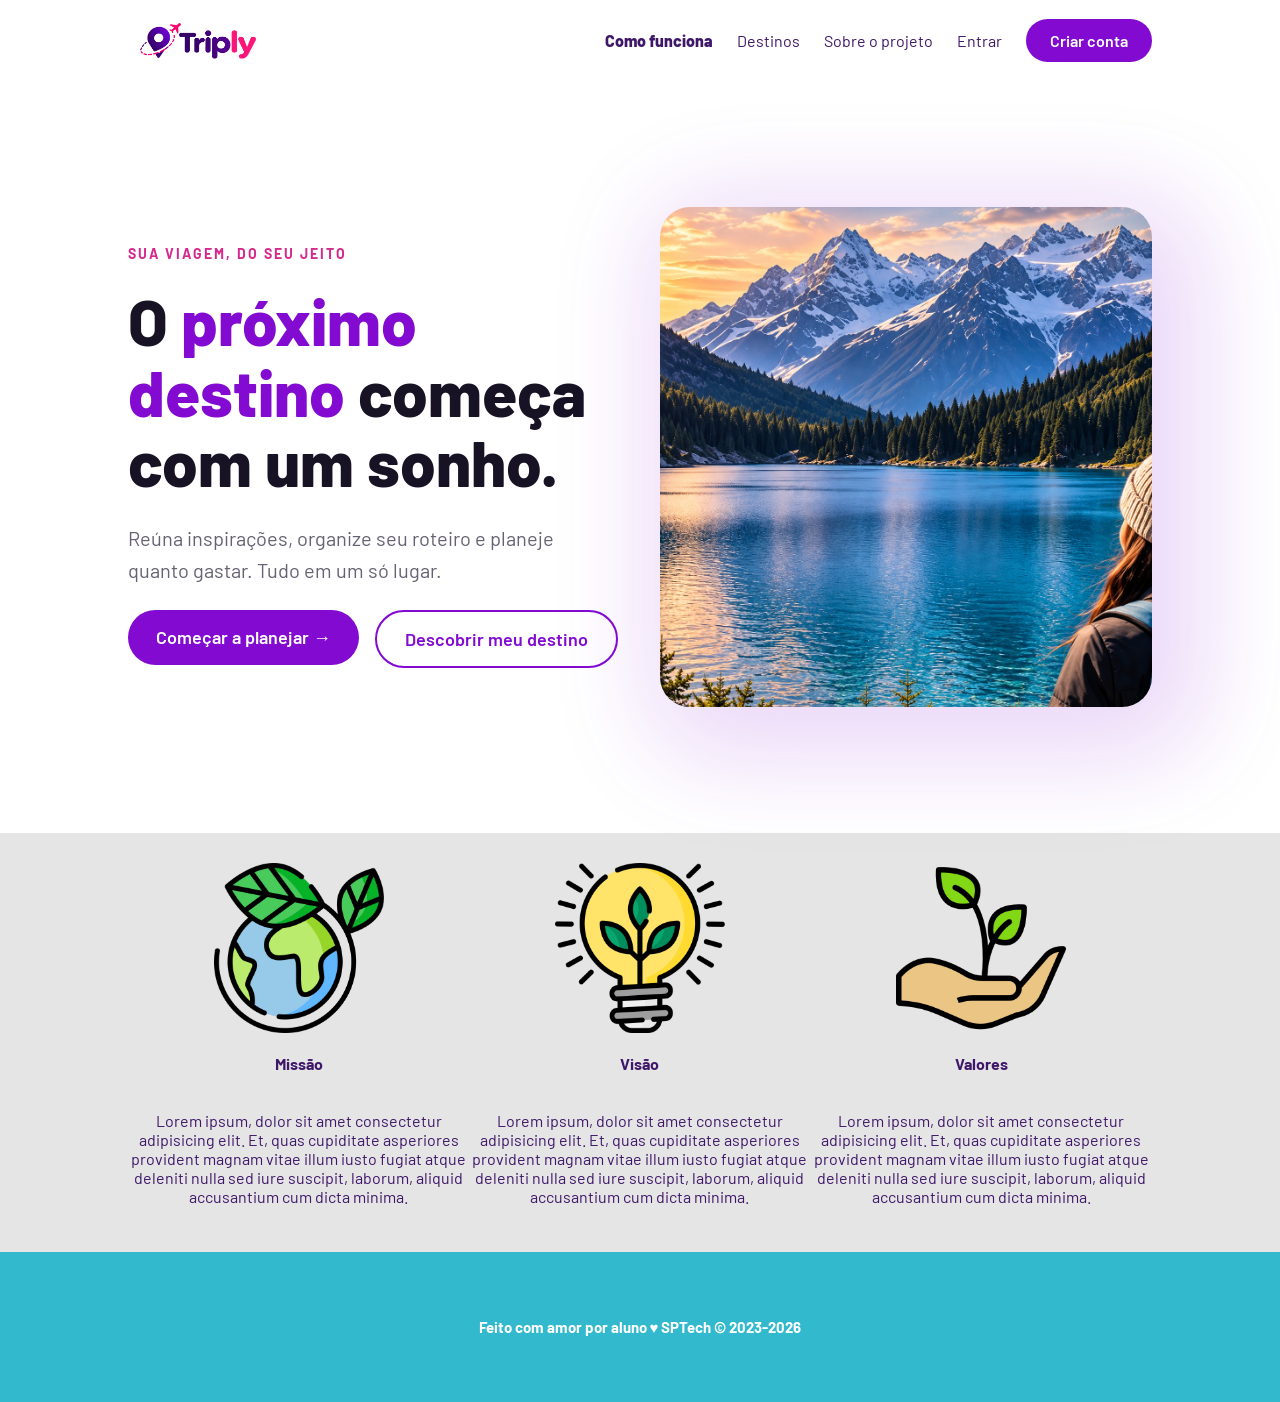
==== public/index.html @ 66351c34 "feat(inicio): adiciona cabeçalho e banner do Triply" ====
<!DOCTYPE html>
<html lang="en">

<head>
  <meta charset="UTF-8">
  <meta http-equiv="X-UA-Compatible" content="IE=edge">
  <meta name="viewport" content="width=device-width, initial-scale=1.0">

  <title>Triply | Página Inicial</title>

  <script src="./js/sessao.js"></script>

  <link rel="stylesheet" href="./css/estilo.css">
  <link rel="icon" href="./assets/icon/favicon2.ico">
  <link rel="preconnect" href="https://fonts.gstatic.com">
</head>

<body>
  <div class="header">
    <div class="container">
      <a href="index.html" class="logo">
        <img src="./assets/imgs/logo.png" alt="Triply">
      </a>
      <ul class="navbar">
        <li class="agora">
          <a href="#como-funciona">Como funciona</a>
        </li>
        <li>
          <a href="#destinos">Destinos</a>
        </li>
        <li>
          <a href="#sobre">Sobre o projeto</a>
        </li>
        <li>
          <a href="login.html">Entrar</a>
        </li>
        <li>
          <a href="cadastro.html" class="botao-cadastro">Criar conta</a>
        </li>
      </ul>
    </div>
  </div>


  <div class="banner">
    <div class="container">
      <div class="banner-textos">
        <h4>SUA VIAGEM, DO SEU JEITO</h4>

        <p class="titulo-banner">
          O <span>próximo destino</span> começa com um sonho.
        </p>

        <p class="descricao-banner">Reúna inspirações, organize seu roteiro e planeje
          quanto gastar. Tudo em um só lugar.</p>

        <div class="banner-botoes">
          <a href="cadastro.html" class="botao1-banner">Começar a planejar →</a>
          <a href="destinos" class="botao2-banner">Descobrir meu destino</a>
        </div>
      </div>


      <img class="banner-imagem" src="./assets/imgs/foto1-banner.png" alt="Viajante olhando a paisagem">
    </div>
  </div>

  <div class="social">
    <div class="container">
      <div class="boxes">
        <div class="box">
          <img src="assets/imgs/planet-earth_color.png">
          <h4>Missão</h4>
          <p>Lorem ipsum, dolor sit amet consectetur adipisicing elit. Et, quas cupiditate asperiores provident magnam
            vitae illum iusto fugiat atque deleniti nulla sed iure suscipit, laborum, aliquid accusantium cum dicta
            minima.</p>
        </div>
        <div class="box">
          <img src="assets/imgs/lightbulb_color.png">
          <h4>Visão</h4>
          <p>Lorem ipsum, dolor sit amet consectetur adipisicing elit. Et, quas cupiditate asperiores provident magnam
            vitae illum iusto fugiat atque deleniti nulla sed iure suscipit, laborum, aliquid accusantium cum dicta
            minima.</p>
        </div>
        <div class="box">
          <img src="assets/imgs/growth_color.png">
          <h4>Valores</h4>
          <p>Lorem ipsum, dolor sit amet consectetur adipisicing elit. Et, quas cupiditate asperiores provident magnam
            vitae illum iusto fugiat atque deleniti nulla sed iure suscipit, laborum, aliquid accusantium cum dicta
            minima.</p>
        </div>
      </div>
    </div>
  </div>

  <div class="footer">
    <div class="container">
      <h4>Feito com amor por aluno &hearts; SPTech &copy; 2023-2026</h4>
    </div>
  </div>
</body>

</html>
---- public/css/estilo.css ----
@import url('https://fonts.googleapis.com/css2?family=Barlow:ital,wght@0,100;0,200;0,300;0,400;0,500;0,600;0,700;0,800;0,900;1,100;1,200;1,300;1,400;1,500;1,600;1,700;1,800;1,900&display=swap');

body {
  margin: 0;
  padding: 0;
  font-family: 'Barlow', 'Segoe UI', Tahoma, Geneva, Verdana, sans-serif;
  background-color: #FFFFFF;
  color: #3F1768;
}

:root {
  --tamanho-header: 80px;
  --tamanho-banner: calc(100vh - var(--tamanho-header) - var(--tamanho-footer) - 2px);
  --tamanho-simulador: calc(100vh - var(--tamanho-header) - var(--tamanho-footer) - 2px);
  --tamanho-login: calc(100vh - var(--tamanho-header) - var(--tamanho-footer) - 2px);
  --tamanho-footer: 65px;
}

.container {
  display: flex;
  width: 80%;
  margin: auto;
}

.header {
  height: var(--tamanho-header);
  border-bottom: 2px solid #32b9cd;
}

.header .container {
  justify-content: space-between;
  align-items: center;
  height: 100%;
}

.header a {
  text-decoration: none;
  color: #3F1768;
}

.header .botao-cadastro {
  display: inline-block;
  background-color: #820AD1;
  color: #FFFFFF;
  padding: 12px 24px;
  border-radius: 30px;
  font-weight: 600;
  text-decoration: none;
  transition: background-color 0.2s, transform 0.2s;
}

.header .botao-cadastro:hover {
  background-color: #6908A8;
  color: #FFFFFF;
  transform: scale(1.03);
}

.agora {
  font-weight: 800;
}

.navbar {
  display: flex;
  align-items: center;
  gap: 24px;
  width: auto;
  margin: 0;
  padding: 0;
  list-style: none;
}

.navbar a {
  white-space: nowrap;
}

.logo {
  display: flex;
  align-items: center;
  flex-shrink: 0;
}

.logo img {
  display: block;
  width: 140px;
  height: auto;
}

.header {
  background-color: #FFFFFF;
  border-bottom: none;
}

.header a {
  color: #3F1768;
  text-decoration: none;
}

.navbar a:hover {
  color: #820AD1;
}

/* BANNER */

.banner {
  height: var(--tamanho-banner);
  background-color: #FFFFFF;
  background-image: none;
  color: #3F1768;
}

.banner .container {
  display: flex;
  flex-direction: row;
  justify-content: space-between;
  align-items: center;
  gap: 40px;
  height: 100%;
}

.banner .container p {
  width: 50%;
  margin: 0;
  padding: 0;
  font-size: 36px;
  color: #3F1768;
}

.banner h4 {
  margin: 0;
  color: #D6298E;
  font-size: 14px;
  font-weight: 700;
  letter-spacing: 2px;
}

.banner .container .descricao-banner {
  font-size: 20px;
  font-weight: 400;
  color: #666173;
  line-height: 1.6;
  width: 100%;
  max-width: 480px;
  margin: 0;
}

.banner .container .titulo-banner {
  margin: 0;
  color: #171224;
  font-size: 64px;
  font-weight: 800;
  line-height: 1.1;
  width: 100%;
  max-width: 500px;
}

.banner .titulo-banner span {
  color: #820AD1;
}

.banner .container span {
  color: #820AD1;
  font-weight: 800;
}

.banner-textos {
  width: 48%;
  display: flex;
  flex-direction: column;
  gap: 24px;
}

.botao1-banner {
  display: inline-block;
  align-self: flex-start;
  padding: 16px 28px;
  background-color: #820AD1;
  color: #FFFFFF;
  border-radius: 30px;
  font-size: 18px;
  font-weight: 600;
  text-decoration: none;
  transition: background-color 0.2s, transform 0.2s;
}


.botao1-banner:hover {
  background-color: #6908A8;
  transform: scale(1.03);
}

.banner-botoes {
  display: flex;
  align-items: center;
  gap: 16px;

}

.botao2-banner {
  display: inline-block;
  padding: 16px 28px;
  border: 2px solid #820AD1;
  border-radius: 30px;
  background-color: white;
  color: #820AD1;
  font-size: 18px;
  font-weight: 600;
  text-decoration: none;
  white-space: nowrap;
  transition: background-color 0.2s;
}

.botao2-banner:hover {
  background-color: #F5EAFE;
}

.banner-imagem {
  width: 48%;
  height: 500px;
  object-fit: cover;
  border-radius: 30px;
  display: block;
  /*sombreamento da imagem. 
  sombra pra direita / sombra pra baixo / desfoque / aumento de sombra
  */
  box-shadow: 20px 20px 100px 30px rgba(130, 10, 209, 0.16);
}

/* MISSÃO VISÃO VALORES */

.social {
  background-color: #e5e5e5;
  display: flex;
}

.social .container {
  justify-content: center;
}

.box img {
  width: 170px;
}

.social .container .boxes {
  display: flex;
  justify-content: space-between;
  width: 100%;
  padding: 30px 0;
}

.social p {
  text-align: center;
}

.box {
  display: flex;
  flex-direction: column;
  align-items: center;
}

/* FOOTER */

.footer {
  background-color: #32b9cd;
  height: 150px;
  color: #fff;
  display: flex;
  font-size: 15px;
}

.footer .container {
  justify-content: center;
  text-align: center;
}

.footer .container .version {
  font-size: 12px;
}

/* LOGIN */

.login {
  height: var(--tamanho-login);
  background-image: url('../assets/imgs/bg-jelly-fish-para-home.png');
  background-size: cover;
}

.login .container {
  justify-content: center;
  align-items: center;
  height: 100%;
}

.card {
  width: 50%;
  background-color: #e5e5e5;
  border-radius: 10px;
  display: flex;
  align-items: center;
  justify-content: space-evenly;
  color: palevioletred;
  flex-direction: column;
  height: fit-content;
  padding: 20px 0;
}

.card h2 {
  margin: 0;
  font-size: 30px;
}

.formulario {
  display: flex;
  height: 90%;
  width: 80%;
  justify-content: space-around;
  flex-direction: column;
}

.formulario span {
  font-size: 15px;
  font-weight: 800;
}

.formulario input {
  border: 2px solid #32b9cd;
  text-align: center;
  border-radius: 10px;
  margin: 0;
}

.formulario select {
  border: 2px solid #32b9cd;
  background-color: white;
  color: gray;
  height: 36px;
  text-align: center;
  border-radius: 10px;
  margin: 0;
}

.campo {
  display: flex;
  flex-direction: column;
  justify-content: start;
  padding: 5px 0;
}

.botao {
  cursor: pointer;
  font-family: "Barlow", sans-serif;
  border: 0;
  border-radius: 5px;
  font-weight: 600;
  font-size: 18px;
  color: #fff;
  background-color: #ED145B;
  width: 120px;
  height: 30px;
  align-self: center;
  margin-top: 20px;
}

.loading-div {
  width: 50px;
  display: none;
}

.loading-div img {
  height: 50px;
  width: 50px;
}

#div_erros_login {
  display: none
}

/* FORMULARIO */

.alerta_erro {
  display: flex;
  justify-content: flex-end;
}

.card_erro {
  display: none;
  background-color: #fff;
  color: black;
  width: 230px;
  position: fixed;
  border-radius: 4px;
  border: #ED145B 3px solid;
  padding: 10px;
  margin-right: 10%;
}

.card_erro #mensagem_erro {
  font-weight: 500;
  font-size: 20px;
}

.formulario .tipo_campo {
  font-size: 20px;
  font-weight: 600 !important;
}

.formulario {
  display: flex;
  flex-direction: column;
}

input {
  margin-bottom: 10px;
  border: 2px solid #32b9cd;
  padding: 10px;
  text-align: center;
  border-radius: 10px;
}

.btn {
  font-family: "Barlow", sans-serif;
  border: 0;
  border-radius: 5px;
  font-weight: 600;
  font-size: 18px;
  padding: 10px 15px;
  color: white;
  background-color: #ED145B;
  width: 120px;
  align-self: center;
  margin-top: 5px;
}

.loading-div {
  width: 50px;
  margin: auto;
  display: none;
}

.loading-div img {
  height: 50px;
  width: 50px;
}

/* SIMULADOR */

.simulador {
  color: white;
}

.simulador .container {
  flex-direction: column;
  overflow: scroll;
  height: var(--tamanho-simulador);
}

/* ALERTA */

#alerta {
  position: absolute;
  right: 0;
  bottom: 0;
}

.mensagem-alarme {
  background-color: white;
  border-radius: 5px;
  width: 300px;
  height: 80px;
  margin: 10px;
  padding: 10px 0;
  display: flex;
  justify-content: space-evenly;
  align-items: center;
}

.mensagem-alarme h3 {
  font-size: 14px;
  margin: 0;
}

.mensagem-alarme .informacao {
  width: 66%;
}

.alarme-sino {
  width: 48px;
  height: 48px;
  animation-name: bell;
  animation-duration: 4s;
  background-image: url('https://cdn-icons-png.flaticon.com/512/1157/1157000.png');
  background-size: cover;
  animation-iteration-count: infinite;
}

@keyframes bell {
  0% {
    transform: rotate(25deg)
  }

  25% {
    transform: rotate(-25deg)
  }

  50% {
    transform: rotate(25deg)
  }

  75% {
    transform: rotate(-25deg)
  }

  100% {
    transform: rotate(25deg)
  }
}
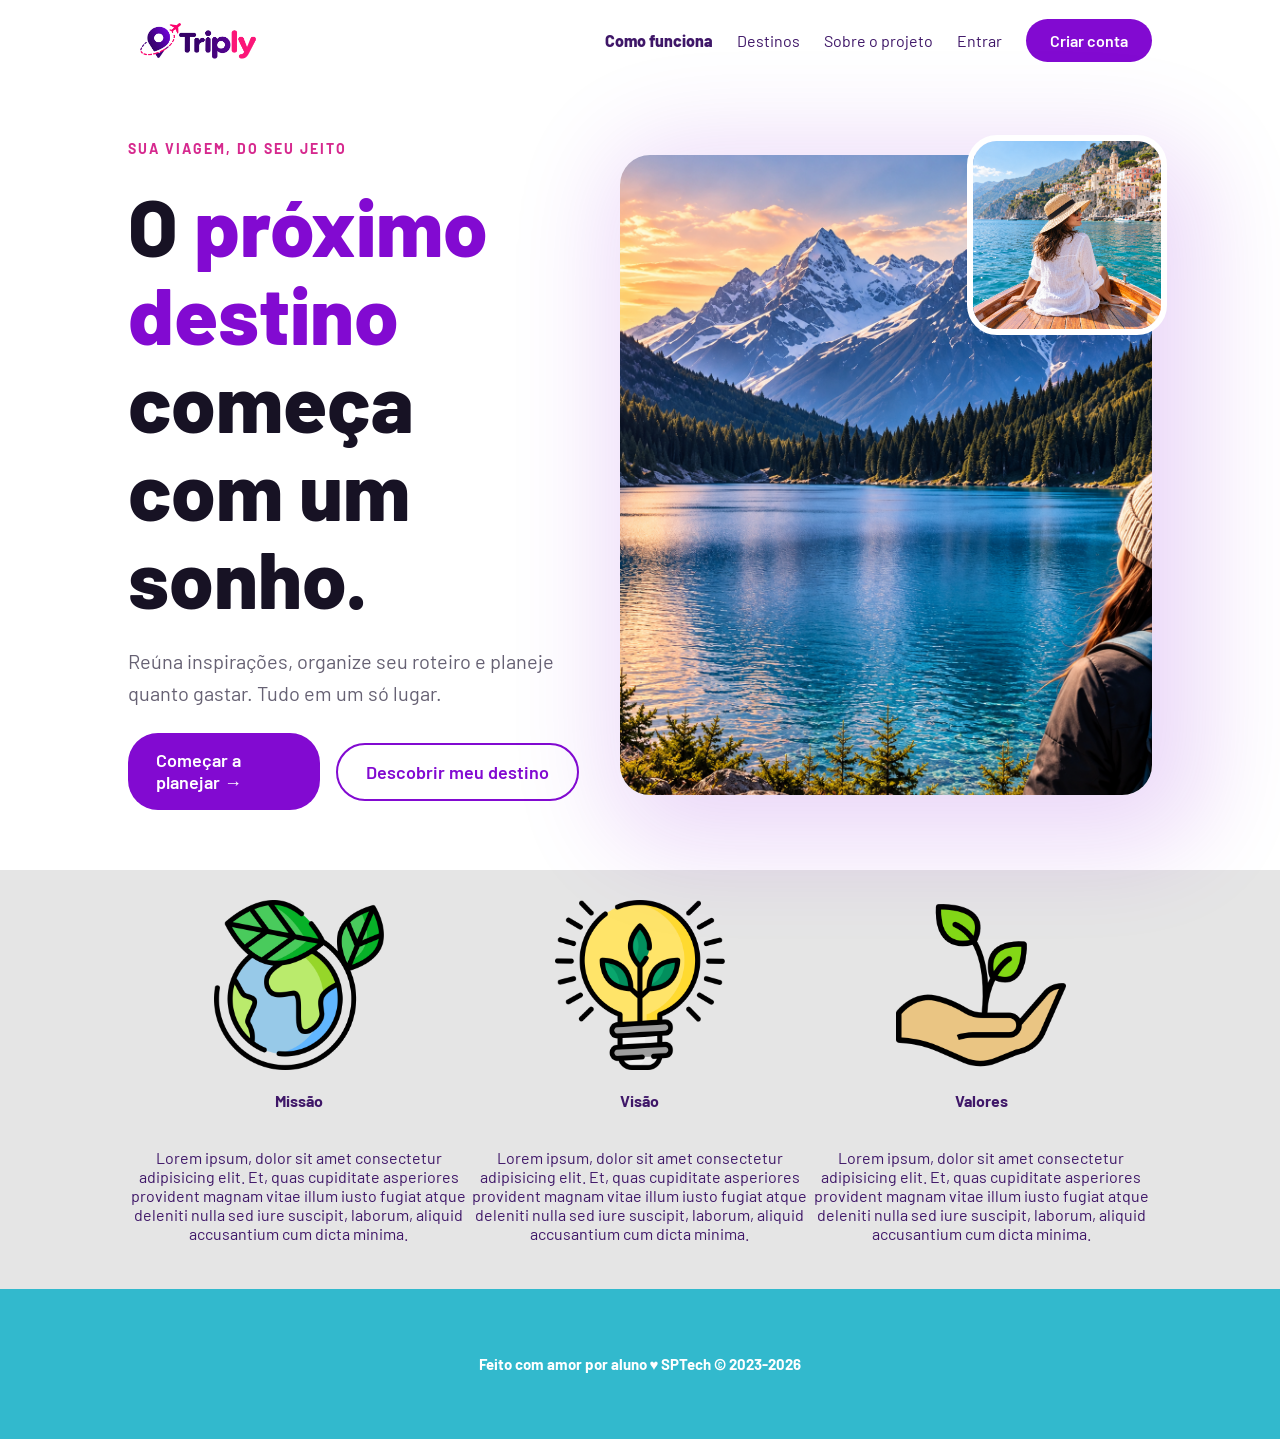
==== commit 6a290b7f: "feat(inicio): adiciona imagem secundária e ajusta layout do banner" ====
--- a/public/index.html
+++ b/public/index.html
@@ -60,8 +60,10 @@
         </div>
       </div>
 
-
-      <img class="banner-imagem" src="./assets/imgs/foto1-banner.png" alt="Viajante olhando a paisagem">
+      <div class="banner-fotos">
+        <img class="banner-imagem" src="./assets/imgs/foto1-banner.png" alt="Viajante olhando a paisagem">
+        <img class="banner-foto-detalhe" src="./assets/imgs/foto-detalhe.png" alt="Viajante de costas diante do lago">
+      </div>
     </div>
   </div>
 
--- a/public/css/estilo.css
+++ b/public/css/estilo.css
@@ -102,7 +102,8 @@
 /* BANNER */
 
 .banner {
-  height: var(--tamanho-banner);
+  height: auto;
+  padding: 60px 0;
   background-color: #FFFFFF;
   background-image: none;
   color: #3F1768;
@@ -114,7 +115,7 @@
   justify-content: space-between;
   align-items: center;
   gap: 40px;
-  height: 100%;
+  height: auto;
 }
 
 .banner .container p {
@@ -146,7 +147,7 @@
 .banner .container .titulo-banner {
   margin: 0;
   color: #171224;
-  font-size: 64px;
+  font-size: 80px;
   font-weight: 800;
   line-height: 1.1;
   width: 100%;
@@ -163,7 +164,7 @@
 }
 
 .banner-textos {
-  width: 48%;
+  width: 44%;
   display: flex;
   flex-direction: column;
   gap: 24px;
@@ -214,8 +215,8 @@
 }
 
 .banner-imagem {
-  width: 48%;
-  height: 500px;
+  width: 100%;
+  height: 640px;
   object-fit: cover;
   border-radius: 30px;
   display: block;
@@ -223,6 +224,26 @@
   sombra pra direita / sombra pra baixo / desfoque / aumento de sombra
   */
   box-shadow: 20px 20px 100px 30px rgba(130, 10, 209, 0.16);
+}
+
+.banner-fotos {
+  width: 52%;
+  position: relative;
+}
+
+.banner-foto-detalhe {
+  position: absolute;
+  /* posiciona a foto menor por cima da maior. */
+  top: -20px;
+  /* coloca a foto 20 pixels acima do início do bloco.*/
+  right: -15px;
+  /* faz ela avançar 15 pixels para fora pela direita.*/
+  width: 200px;
+  height: 200px;
+  object-fit: cover;
+  border: 6px solid white;
+  border-radius: 30px;
+  box-sizing: border-box;
 }
 
 /* MISSÃO VISÃO VALORES */
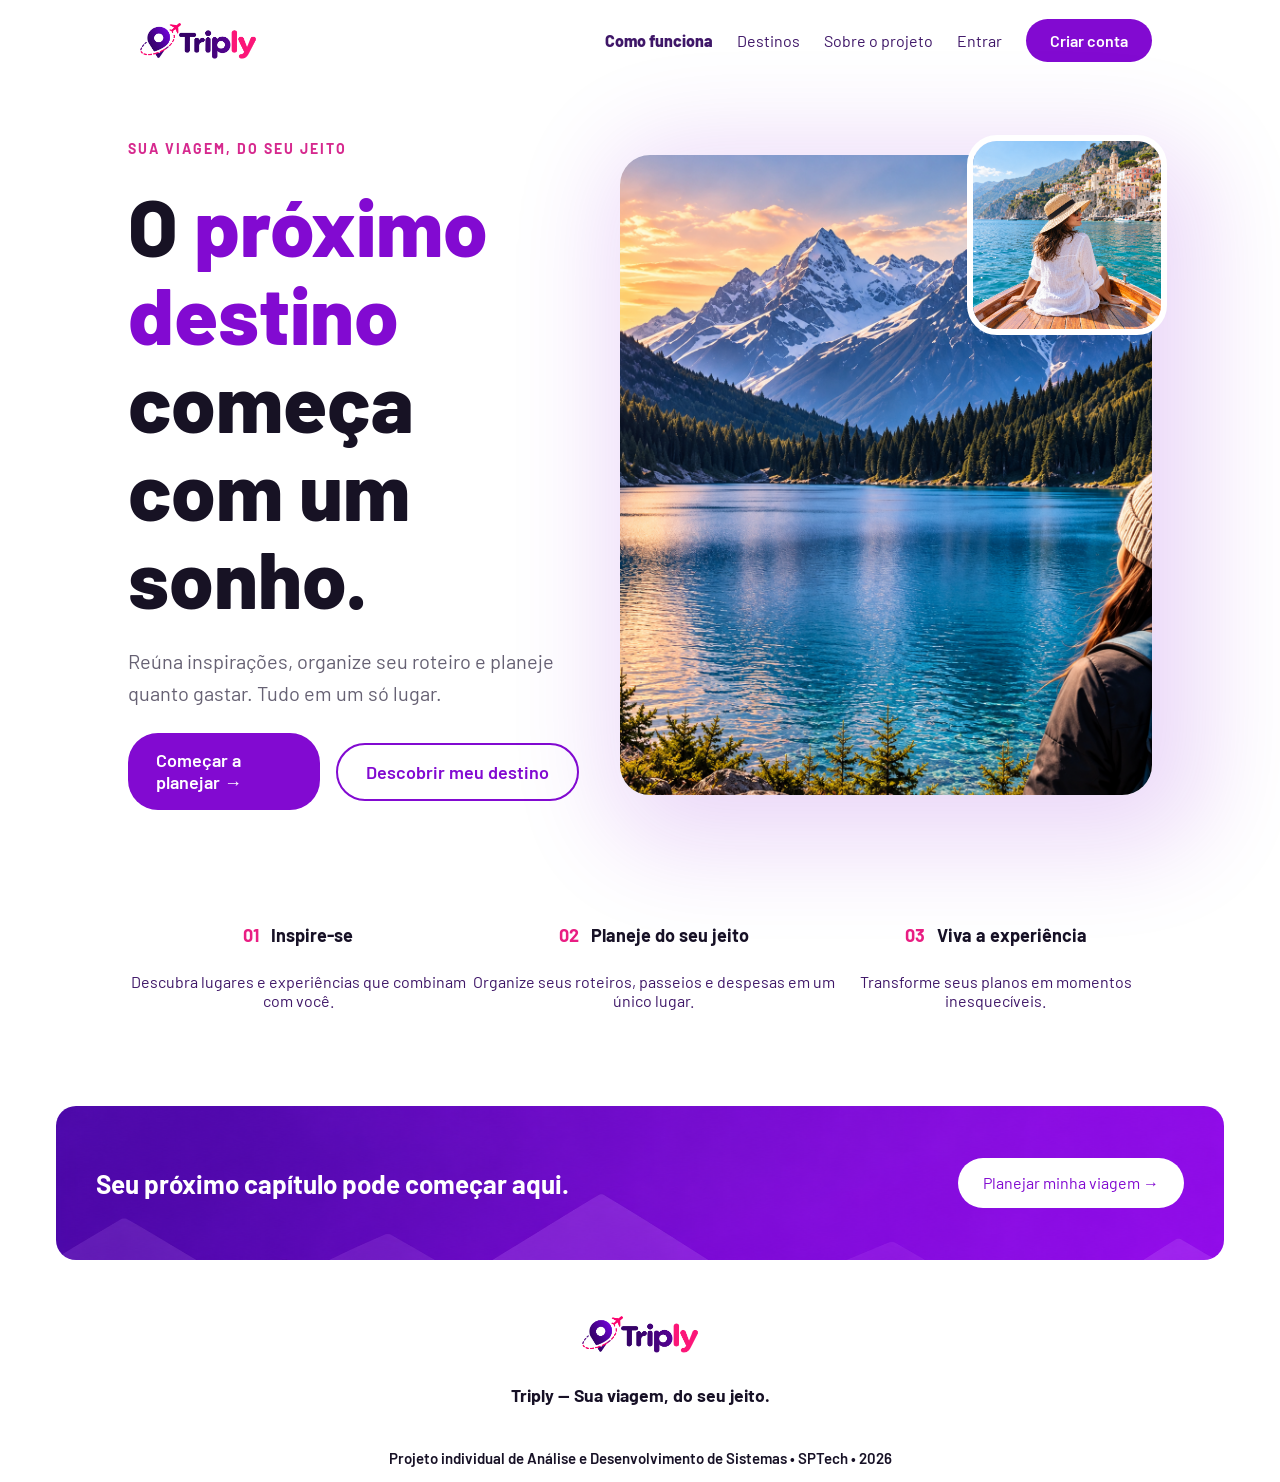
==== commit 1d29d7db: "feat: adiciona etapas de planejamento e banner final na home" ====
--- a/public/index.html
+++ b/public/index.html
@@ -71,33 +71,31 @@
     <div class="container">
       <div class="boxes">
         <div class="box">
-          <img src="assets/imgs/planet-earth_color.png">
-          <h4>Missão</h4>
-          <p>Lorem ipsum, dolor sit amet consectetur adipisicing elit. Et, quas cupiditate asperiores provident magnam
-            vitae illum iusto fugiat atque deleniti nulla sed iure suscipit, laborum, aliquid accusantium cum dicta
-            minima.</p>
+          <h4><span>01</span> Inspire-se</h4>
+          <p>Descubra lugares e experiências que combinam com você.</p>
         </div>
         <div class="box">
-          <img src="assets/imgs/lightbulb_color.png">
-          <h4>Visão</h4>
-          <p>Lorem ipsum, dolor sit amet consectetur adipisicing elit. Et, quas cupiditate asperiores provident magnam
-            vitae illum iusto fugiat atque deleniti nulla sed iure suscipit, laborum, aliquid accusantium cum dicta
-            minima.</p>
+          <h4><span>02</span> Planeje do seu jeito</h4>
+          <p>Organize seus roteiros, passeios e despesas em um único lugar.</p>
         </div>
         <div class="box">
-          <img src="assets/imgs/growth_color.png">
-          <h4>Valores</h4>
-          <p>Lorem ipsum, dolor sit amet consectetur adipisicing elit. Et, quas cupiditate asperiores provident magnam
-            vitae illum iusto fugiat atque deleniti nulla sed iure suscipit, laborum, aliquid accusantium cum dicta
-            minima.</p>
+          <h4><span>03</span> Viva a experiência</h4>
+          <p>Transforme seus planos em momentos inesquecíveis.</p>
         </div>
       </div>
     </div>
   </div>
 
+  <div class="banner-final">
+    <h2>Seu próximo capítulo pode começar aqui.</h2>
+    <a href="cadastro.html">Planejar minha viagem →</a>
+  </div>
+
   <div class="footer">
     <div class="container">
-      <h4>Feito com amor por aluno &hearts; SPTech &copy; 2023-2026</h4>
+      <img src="./assets/imgs/logo.png" alt="Triply">
+      <h3>Triply — Sua viagem, do seu jeito.</h3>
+      <p>Projeto individual de Análise e Desenvolvimento de Sistemas • SPTech • 2026</p>
     </div>
   </div>
 </body>
--- a/public/css/estilo.css
+++ b/public/css/estilo.css
@@ -76,7 +76,6 @@
 .logo {
   display: flex;
   align-items: center;
-  flex-shrink: 0;
 }
 
 .logo img {
@@ -249,7 +248,7 @@
 /* MISSÃO VISÃO VALORES */
 
 .social {
-  background-color: #e5e5e5;
+  background-color: #FFFFFF;
   display: flex;
 }
 
@@ -278,12 +277,52 @@
   align-items: center;
 }
 
+.social .box h4 {
+  font-size: 18px;
+  color: #171126;
+  margin-bottom: 10px;
+}
+
+.social .box h4 span {
+  color: #E91E83;
+  margin-right: 8px;
+}
+
+.banner-final {
+  background-image: url("../assets/imgs/banner-final.png");
+  background-size: cover;
+  /* faz a imagem preencher o banner*/
+  background-position: center;
+  width: 85%;
+  margin: 50px auto;
+  padding: 40px;
+  border-radius: 20px;
+  display: flex;
+  justify-content: space-between;
+  align-items: center;
+}
+
+.banner-final h2 {
+  color: white;
+  font-size: 26px;
+  width: 50%;
+}
+
+.banner-final a {
+  background-color: white;
+  color: #820AD1;
+  padding: 15px 25px;
+  border-radius: 30px;
+  text-decoration: none;
+}
+
 /* FOOTER */
 
 .footer {
-  background-color: #32b9cd;
+  background-color: #FFFFFF;
   height: 150px;
-  color: #fff;
+  color: #171126;
+  font-weight: 600;
   display: flex;
   font-size: 15px;
 }
@@ -291,10 +330,23 @@
 .footer .container {
   justify-content: center;
   text-align: center;
+  display: flex;
+  align-items: center;
+  gap: 10px;
+  flex-direction: column;
+}
+
+.footer img {
+  display: flex;
+  align-items: center;
+  display: block;
+  width: 140px;
+  height: auto;
 }
 
 .footer .container .version {
   font-size: 12px;
+  color: #5B5470;
 }
 
 /* LOGIN */
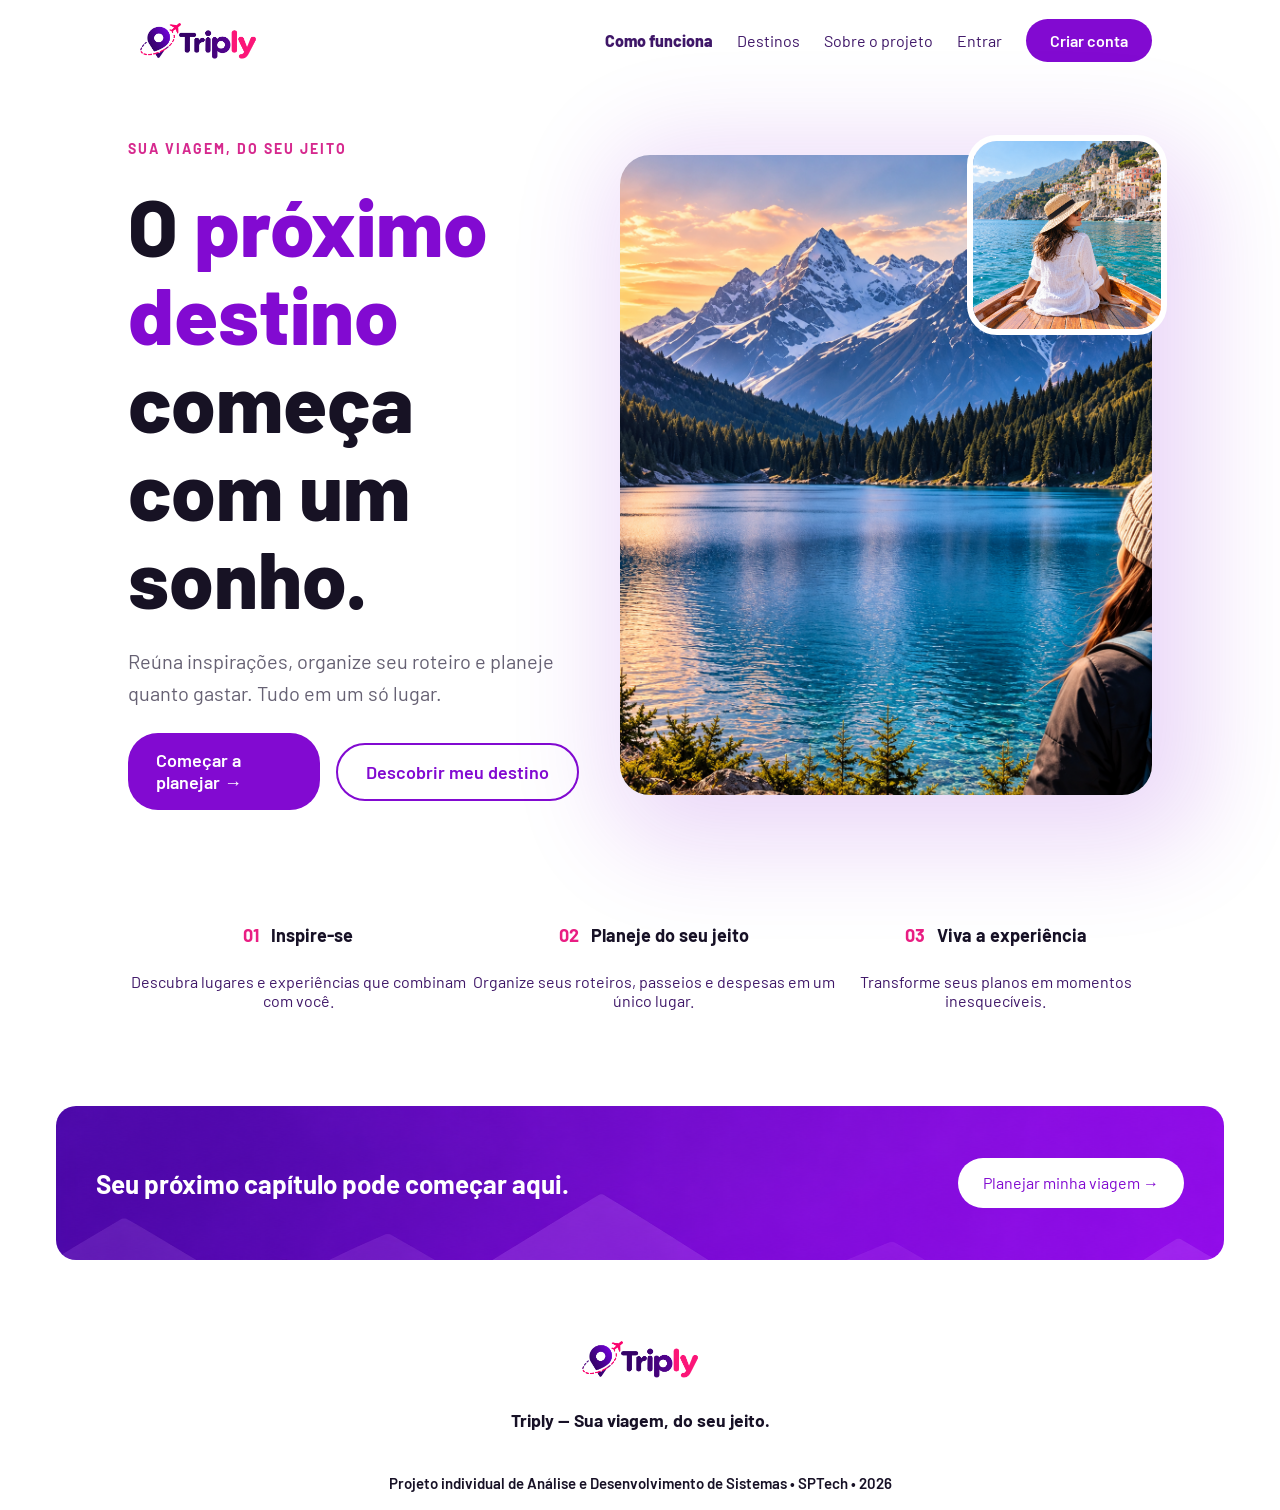
==== commit 52171520: "style: adiciona favicon do Triply nas paginas" ====
--- a/public/index.html
+++ b/public/index.html
@@ -11,7 +11,7 @@
   <script src="./js/sessao.js"></script>
 
   <link rel="stylesheet" href="./css/estilo.css">
-  <link rel="icon" href="./assets/icon/favicon2.ico">
+  <link rel="icon" type="image/png" href="assets/imgs/triply-icon.png">
   <link rel="preconnect" href="https://fonts.gstatic.com">
 </head>
 
--- a/public/css/estilo.css
+++ b/public/css/estilo.css
@@ -325,6 +325,7 @@
   font-weight: 600;
   display: flex;
   font-size: 15px;
+  padding: 25px 0;
 }
 
 .footer .container {
@@ -353,7 +354,8 @@
 
 .login {
   height: var(--tamanho-login);
-  background-image: url('../assets/imgs/bg-jelly-fish-para-home.png');
+  /* ja fazia parte da API.*/
+  background-image: url('../assets/imgs/background-login.png');
   background-size: cover;
 }
 
@@ -365,15 +367,15 @@
 
 .card {
   width: 50%;
-  background-color: #e5e5e5;
-  border-radius: 10px;
+  background-color: #FFFFFF;
+  border-radius: 20px;
   display: flex;
   align-items: center;
   justify-content: space-evenly;
-  color: palevioletred;
+  color: #5200A3;
   flex-direction: column;
   height: fit-content;
-  padding: 20px 0;
+  padding: 30px;
 }
 
 .card h2 {
@@ -392,17 +394,21 @@
 .formulario span {
   font-size: 15px;
   font-weight: 800;
+  margin-bottom: 10px;
 }
 
 .formulario input {
-  border: 2px solid #32b9cd;
+  border: 2px solid #D8C5F2;
   text-align: center;
   border-radius: 10px;
   margin: 0;
+  margin-bottom: 10px;
+  text-align: left;
+  padding-left: 15px;
 }
 
 .formulario select {
-  border: 2px solid #32b9cd;
+  border: 2px solid #D8C5F2;
   background-color: white;
   color: gray;
   height: 36px;
@@ -422,15 +428,22 @@
   cursor: pointer;
   font-family: "Barlow", sans-serif;
   border: 0;
-  border-radius: 5px;
+  border-radius: 12px;
   font-weight: 600;
-  font-size: 18px;
+  font-size: 16px;
   color: #fff;
-  background-color: #ED145B;
-  width: 120px;
-  height: 30px;
+  background-color: #820AD1;
+  width: 100%;
+  height: 48px;
   align-self: center;
   margin-top: 20px;
+  padding: 12px;
+  cursor: pointer;
+}
+
+.card-cadastro button:hover {
+  background-color: #643BD5;
+  transform: scale(1.02);
 }
 
 .loading-div {
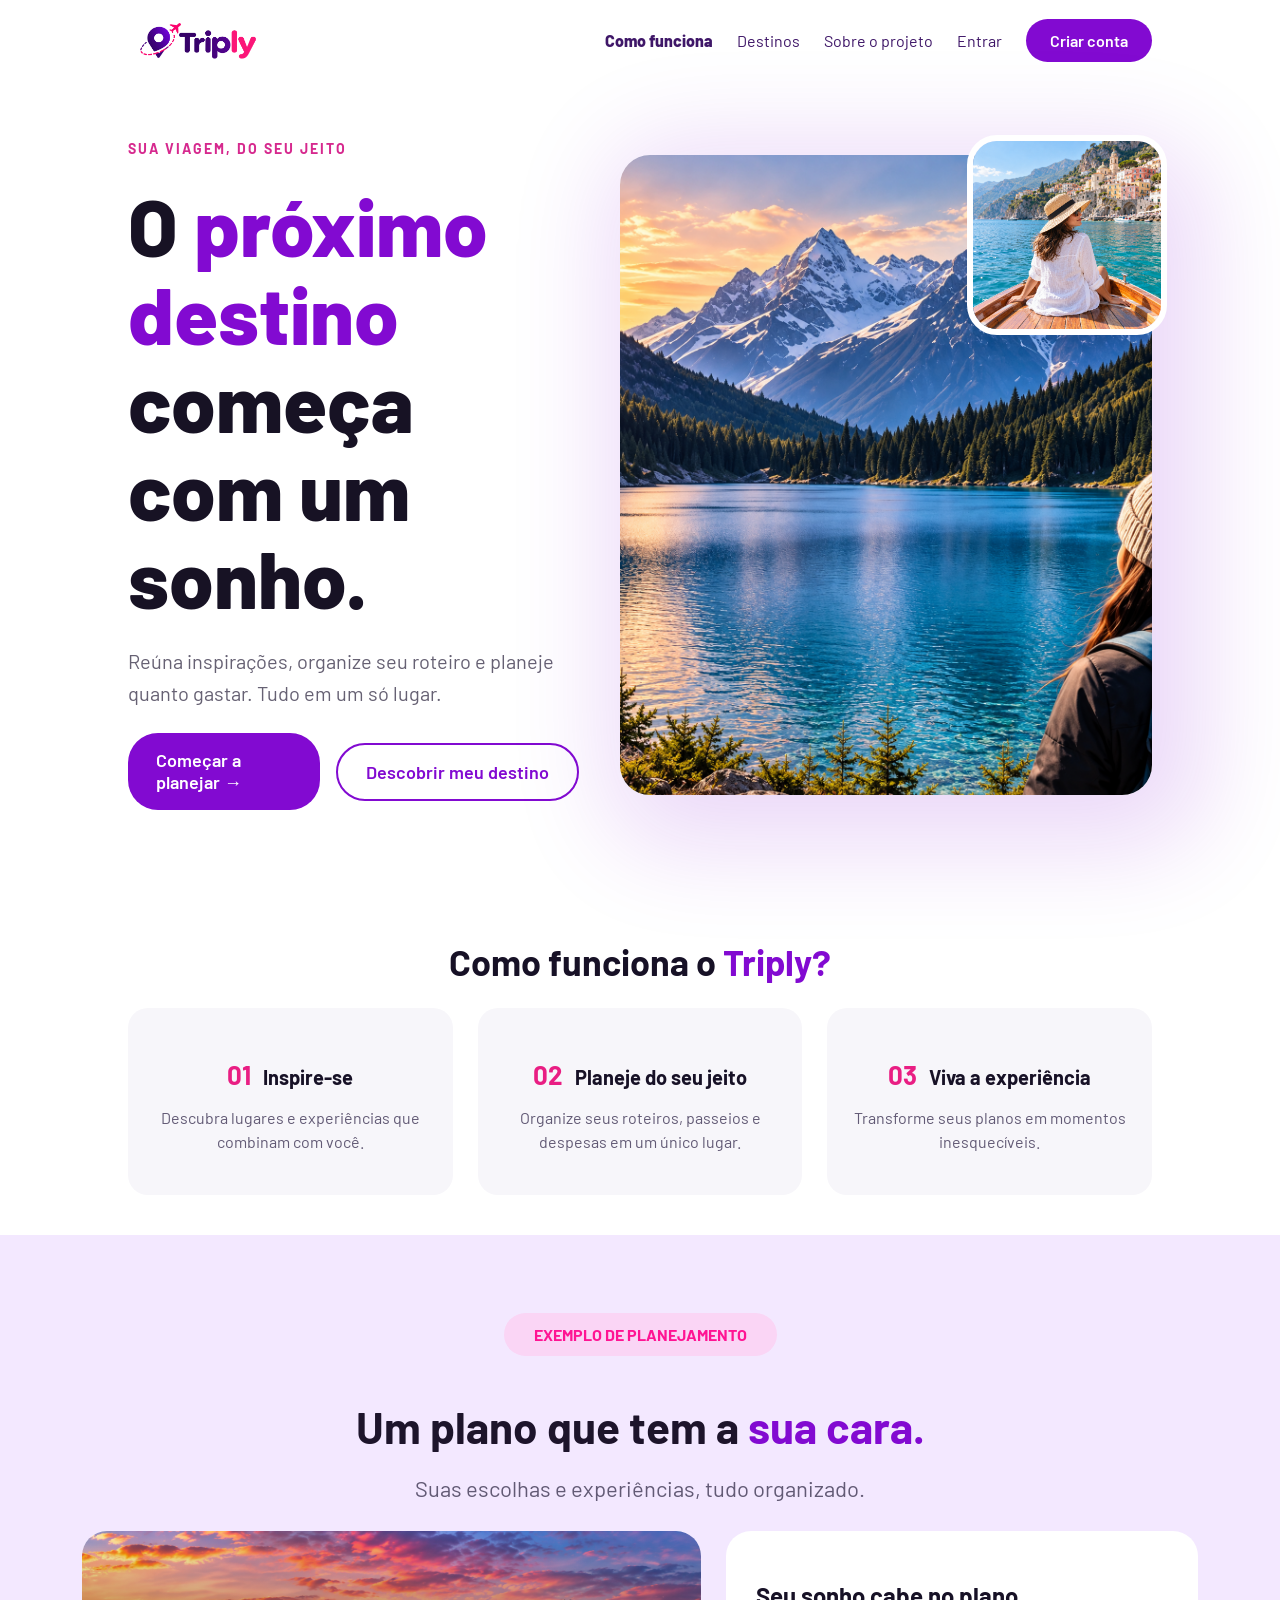
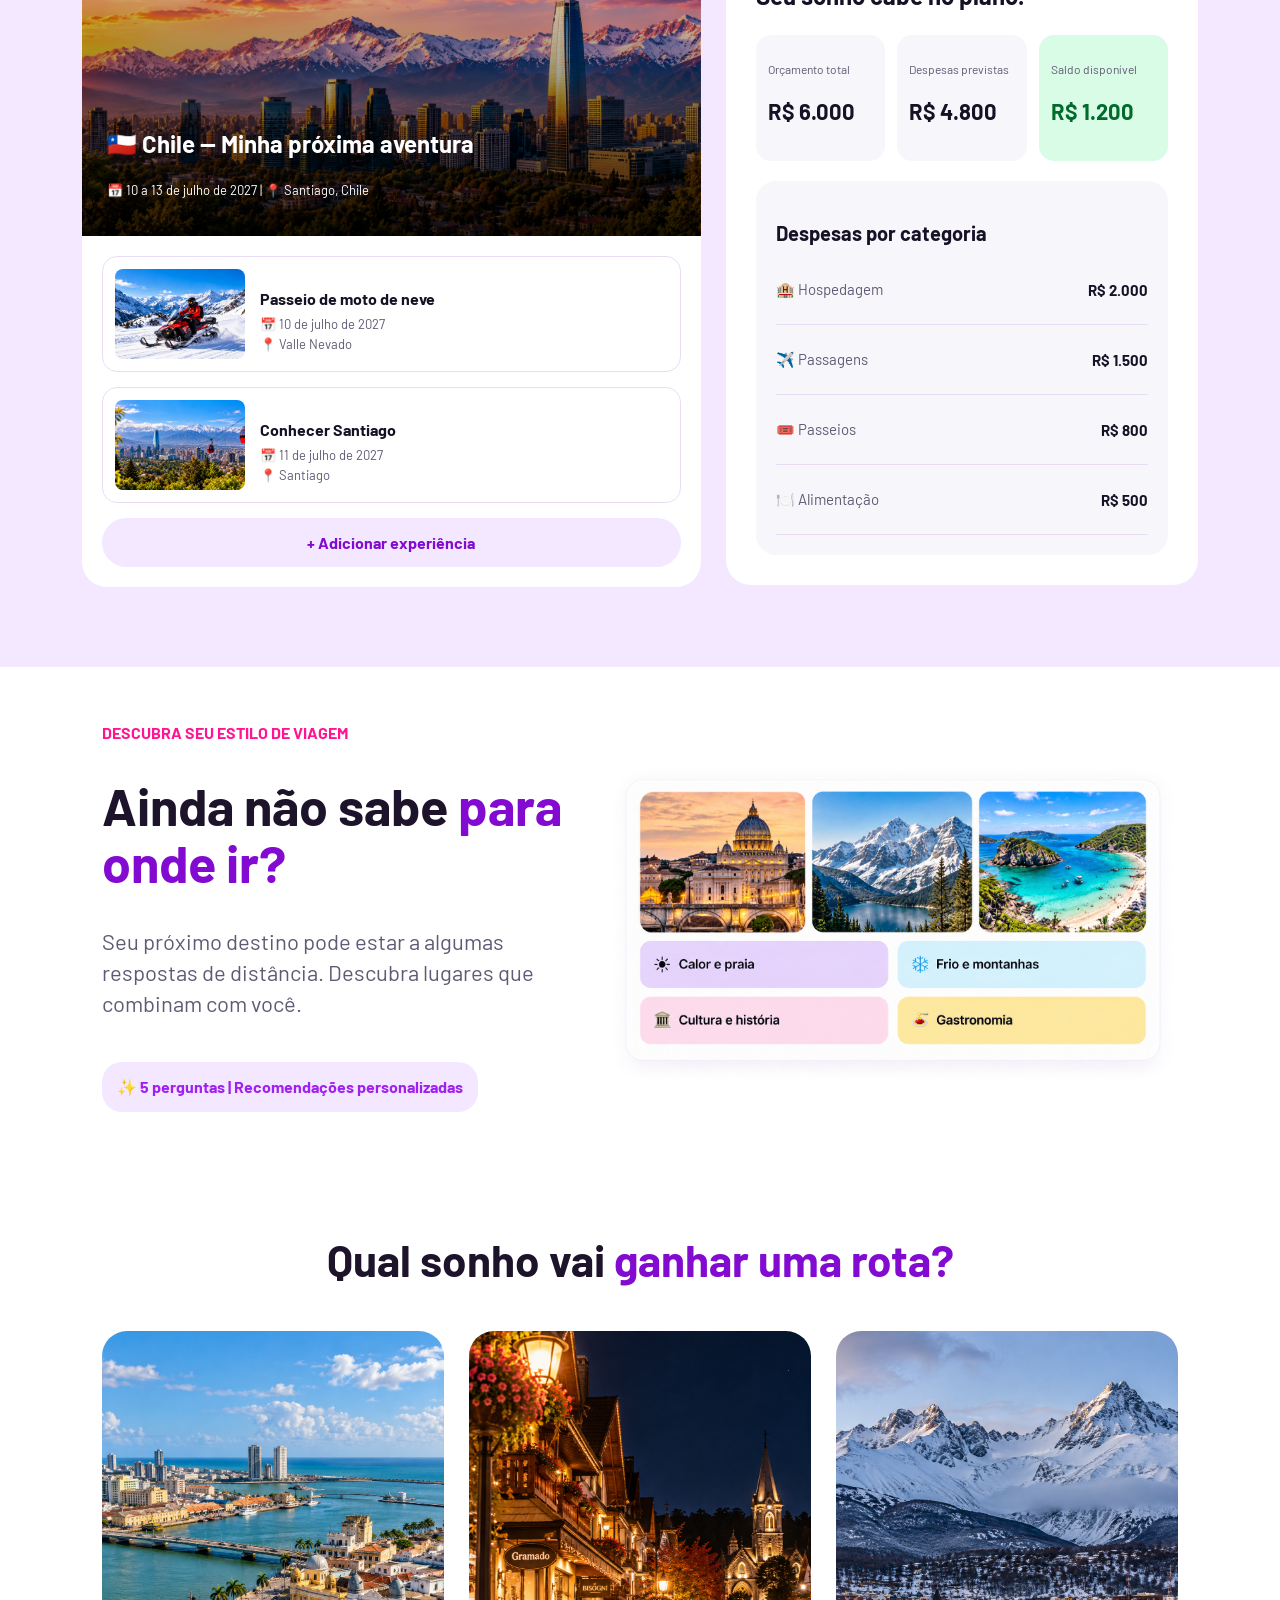
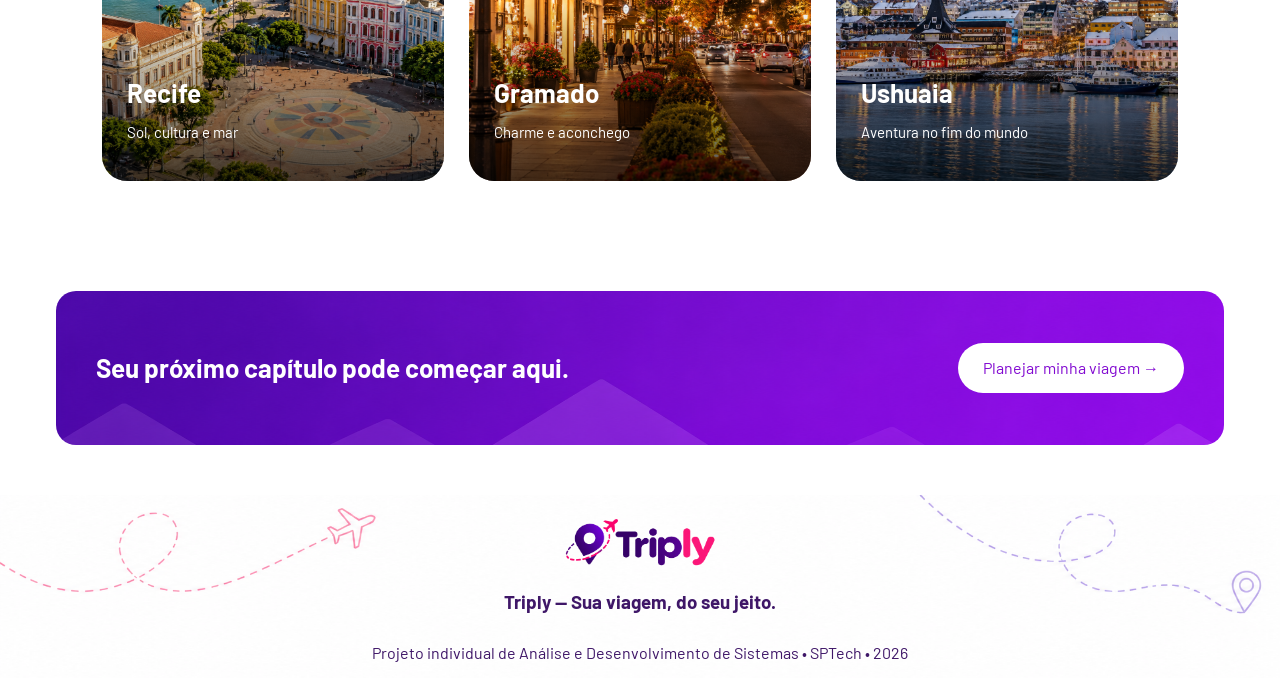
==== commit 88ee1a42: "style(home): ajusta layout dos cards de planejamento" ====
--- a/public/index.html
+++ b/public/index.html
@@ -41,7 +41,7 @@
     </div>
   </div>
 
-
+  <!--Banner inicial-->
   <div class="banner">
     <div class="container">
       <div class="banner-textos">
@@ -67,8 +67,10 @@
     </div>
   </div>
 
+  <!--Passo a passo-->
   <div class="social">
     <div class="container">
+      <h2>Como funciona o <span>Triply?</span></h2>
       <div class="boxes">
         <div class="box">
           <h4><span>01</span> Inspire-se</h4>
@@ -86,11 +88,141 @@
     </div>
   </div>
 
+  <!-- Exemplo de planejamento -->
+  <div class="exemplo-planejamento">
+
+    <h6>EXEMPLO DE PLANEJAMENTO</h6>
+    <h1>Um plano que tem a <span>sua cara.</span></h1>
+    <p>Suas escolhas e experiências, tudo organizado.</p>
+
+    <div class="planejamento-cards">
+
+      <!-- Card da viagem -->
+      <div class="planejamento-viagem">
+        <div class="viagem-capa">
+          <h2>🇨🇱 Chile — Minha próxima aventura</h2>
+          <p>📅 10 a 13 de julho de 2027 | 📍 Santiago, Chile</p>
+        </div>
+        <div class="viagem-experiencias">
+          <div class="experiencia">
+            <img src="./assets/imgs/moto-neve.png" alt="Passeio de moto de neve">
+            <div>
+              <h3>Passeio de moto de neve</h3>
+              <p>📅 10 de julho de 2027</p>
+              <p>📍 Valle Nevado</p>
+            </div>
+          </div>
+          <div class="experiencia">
+            <img src="./assets/imgs/santiago-passeio.png" alt="Paisagem de Santiago">
+            <div>
+              <h3>Conhecer Santiago</h3>
+              <p>📅 11 de julho de 2027</p>
+              <p>📍 Santiago</p>
+            </div>
+          </div>
+          <div class="adicionar-experiencia">
+            + Adicionar experiência
+          </div>
+        </div>
+      </div>
+
+      <!-- Card financeiro -->
+      <div class="planejamento-financeiro">
+        <h2>Seu sonho cabe no plano.</h2>
+
+        <!-- Indicadores financeiros -->
+        <div class="financeiro-indicadores">
+          <div class="indicador">
+            <p>Orçamento total</p>
+            <h3>R$ 6.000</h3>
+          </div>
+          <div class="indicador despesas-previstas">
+            <p>Despesas previstas</p>
+            <h3>R$ 4.800</h3>
+          </div>
+          <div class="indicador saldo">
+            <p>Saldo disponível</p>
+            <h3>R$ 1.200</h3>
+          </div>
+        </div>
+
+        <!-- Despesas por categoria -->
+        <div class="financeiro-despesas">
+          <h3>Despesas por categoria</h3>
+          <div class="despesa">
+            <p>🏨 Hospedagem</p>
+            <span>R$ 2.000</span>
+          </div>
+          <div class="despesa">
+            <p>✈️ Passagens</p>
+            <span>R$ 1.500</span>
+          </div>
+          <div class="despesa">
+            <p>🎟️ Passeios</p>
+            <span>R$ 800</span>
+          </div>
+          <div class="despesa">
+            <p>🍽️ Alimentação</p>
+            <span>R$ 500</span>
+          </div>
+        </div>
+      </div>
+    </div>
+  </div>
+
+  <!-- Quiz de destinos -->
+  <div class="quiz-home">
+    <div class="quiz-textos">
+      <h3>DESCUBRA SEU ESTILO DE VIAGEM</h3>
+      <h1>Ainda não sabe <span>para onde ir?</span></h1>
+      <p>
+        Seu próximo destino pode estar a algumas respostas de distância.
+        Descubra lugares que combinam com você.
+      </p>
+      <h4>✨ 5 perguntas | Recomendações personalizadas</h4>
+    </div>
+    <div class="quiz-imagem">
+      <img src="./assets/imgs/quiz-home.png" alt="Exemplo do quiz de destinos do Triply">
+    </div>
+
+  </div>
+
+  <!-- Destinos/rota-->
+  <div class="destinos-home">
+    <h1>Qual sonho vai <span>ganhar uma rota?</span></h1>
+    <div class="destinos-cards">
+      <div class="destino-card">
+        <img src="./assets/imgs/recife.png" alt="Recife">
+        <div class="destino-texto">
+          <h2>Recife</h2>
+          <p>Sol, cultura e mar</p>
+        </div>
+      </div>
+      <div class="destino-card">
+        <img src="./assets/imgs/gramado.png" alt="Gramado">
+        <div class="destino-texto">
+          <h2>Gramado</h2>
+          <p>Charme e aconchego</p>
+        </div>
+      </div>
+      <div class="destino-card">
+        <img src="./assets/imgs/ushuaia.png" alt="Ushuaia">
+        <div class="destino-texto">
+          <h2>Ushuaia</h2>
+          <p>Aventura no fim do mundo</p>
+        </div>
+      </div>
+    </div>
+  </div>
+
+  <!-- Banner final (botao vai para cadastro)-->
   <div class="banner-final">
     <h2>Seu próximo capítulo pode começar aqui.</h2>
     <a href="cadastro.html">Planejar minha viagem →</a>
   </div>
 
+  <!--Footer-->
+
   <div class="footer">
     <div class="container">
       <img src="./assets/imgs/logo.png" alt="Triply">
--- a/public/css/estilo.css
+++ b/public/css/estilo.css
@@ -245,53 +245,442 @@
   box-sizing: border-box;
 }
 
-/* MISSÃO VISÃO VALORES */
+/* Passo a passo */
 
 .social {
-  background-color: #FFFFFF;
-  display: flex;
+  background-color: white;
+  padding: 40px 0;
 }
 
 .social .container {
-  justify-content: center;
-}
-
-.box img {
-  width: 170px;
-}
-
-.social .container .boxes {
+  display: flex;
+  flex-direction: column;
+  align-items: center;
+}
+
+.social h2 {
+  color: #171126;
+  font-size: 36px;
+  margin-bottom: 25px;
+}
+
+.social h2 span {
+  color: #820AD1;
+}
+
+.social .boxes {
   display: flex;
   justify-content: space-between;
+  gap: 25px;
   width: 100%;
-  padding: 30px 0;
-}
-
-.social p {
+}
+
+.social .box {
+  background-color: #F7F6FA;
+  border-radius: 20px;
+  padding: 25px 20px;
+  flex: 1;
   text-align: center;
 }
 
-.box {
-  display: flex;
-  flex-direction: column;
-  align-items: center;
-}
-
 .social .box h4 {
-  font-size: 18px;
   color: #171126;
-  margin-bottom: 10px;
+  font-size: 20px;
+  margin-bottom: 12px;
 }
 
 .social .box h4 span {
   color: #E91E83;
   margin-right: 8px;
-}
+  font-size: 26px;
+}
+
+.social .box p {
+  color: #625A75;
+  font-size: 16px;
+  line-height: 1.5;
+}
+
+/* Exemplo de planejamento */
+
+.exemplo-planejamento {
+  background-color: #F3E8FF;
+  text-align: center;
+  padding: 40px 20px 50px;
+}
+
+.exemplo-planejamento h6 {
+  background-color: #FAD5F5;
+  color: #FF1493;
+  border-radius: 30px;
+  padding: 12px 30px;
+  display: inline-block;
+  font-size: 16px;
+  margin-bottom: 15px;
+}
+
+.exemplo-planejamento h1 {
+  color: #1D142B;
+  font-size: 44px;
+  margin-bottom: 10px;
+}
+
+.exemplo-planejamento h1 span {
+  color: #820AD1;
+}
+
+.exemplo-planejamento>p {
+  color: #625A75;
+  font-size: 22px;
+  margin-bottom: 25px;
+}
+
+/* Organização dos dois cards */
+
+.planejamento-cards {
+  display: flex;
+  align-items: flex-start;
+  gap: 25px;
+  width: 90%;
+  max-width: 1150px;
+  margin: 30px auto;
+  text-align: left;
+}
+
+.planejamento-viagem,
+.planejamento-financeiro {
+  min-width: 0;
+  background-color: white;
+  border-radius: 25px;
+  overflow: hidden;
+}
+
+.planejamento-viagem {
+  flex: 1.2;
+}
+
+.planejamento-financeiro {
+  flex: 0.8;
+  padding: 25px;
+}
+
+/* Card da viagem */
+
+.viagem-capa {
+  background-image: linear-gradient(transparent, rgba(0, 0, 0, 0.8)),
+    url("../assets/imgs/santiago.png");
+  background-size: cover;
+  background-position: center;
+  height: 250px;
+  display: flex;
+  flex-direction: column;
+  justify-content: flex-end;
+  padding: 25px;
+  height: 255px;
+}
+
+.viagem-capa h2 {
+  color: white;
+  font-size: 24px;
+  margin-bottom: 10px;
+}
+
+.viagem-capa p {
+  color: white;
+  font-size: 13px;
+}
+
+/* Experiências */
+
+.viagem-experiencias {
+  padding: 20px;
+}
+
+.experiencia {
+  display: flex;
+  align-items: center;
+  gap: 15px;
+  border: 1px solid #E9DDF5;
+  border-radius: 15px;
+  padding: 12px;
+  margin-bottom: 15px;
+}
+
+.experiencia img {
+  width: 130px;
+  height: 90px;
+  object-fit: cover;
+  border-radius: 8px;
+}
+
+.experiencia h3 {
+  color: #171126;
+  font-size: 16px;
+  margin-bottom: 8px;
+}
+
+.experiencia p {
+  color: #625A75;
+  font-size: 13px;
+  margin: 4px 0;
+}
+
+.adicionar-experiencia {
+  background-color: #F3E8FF;
+  color: #820AD1;
+  padding: 15px;
+  border-radius: 25px;
+  text-align: center;
+  font-weight: bold;
+}
+
+/* Card financeiro */
+
+.planejamento-financeiro {
+  padding: 30px;
+}
+
+.planejamento-financeiro h2 {
+  color: #171126;
+  font-size: 24px;
+  margin-bottom: 25px;
+}
+
+/* Despesas por categoria */
+
+.financeiro-despesas {
+  background-color: #F7F6FA;
+  border-radius: 20px;
+  padding: 20px;
+  margin-top: 20px;
+}
+
+.financeiro-despesas h3 {
+  color: #171126;
+  font-size: 20px;
+  margin-bottom: 10px;
+}
+
+.despesa {
+  display: flex;
+  justify-content: space-between;
+  align-items: center;
+  padding: 10px 0;
+  border-bottom: 1px solid #E9DDF5;
+}
+
+.despesa p {
+  color: #625A75;
+  font-size: 15px;
+}
+
+.despesa span {
+  color: #171126;
+  font-size: 15px;
+  font-weight: bold;
+}
+
+.despesas-previstas h3 {
+  color: #820AD1;
+}
+
+.financeiro-indicadores {
+  display: flex;
+  gap: 12px;
+}
+
+.indicador {
+  flex: 1;
+  min-width: 0;
+  background-color: #F7F6FA;
+  border-radius: 15px;
+  padding: 15px 12px;
+}
+
+.indicador p {
+  color: #625A75;
+  font-size: 12px;
+  margin-bottom: 8px;
+}
+
+.indicador h3 {
+  color: #171126;
+  font-size: 22px;
+}
+
+.indicador.saldo {
+  background-color: #D8FCE5;
+}
+
+.indicador.saldo h3 {
+  color: #006B2D;
+}
+
+/* Card de planejamento */
+
+.financeiro-economia {
+  background-color: #E7F0FF;
+  border-radius: 20px;
+  padding: 25px;
+  margin-top: 25px;
+}
+
+.financeiro-economia h3 {
+  color: #171126;
+  font-size: 20px;
+  margin-bottom: 12px;
+}
+
+.financeiro-economia p {
+  color: #625A75;
+  font-size: 14px;
+  margin-bottom: 20px;
+}
+
+.financeiro-economia a {
+  display: inline-block;
+  background-color: #820AD1;
+  color: white;
+  text-decoration: none;
+  border-radius: 30px;
+  padding: 12px 25px;
+}
+
+/* Quiz de destinos */
+
+.quiz-home {
+  display: flex;
+  align-items: center;
+  justify-content: center;
+  gap: 40px;
+  padding: 40px 8%;
+  background-color: white;
+}
+
+.quiz-textos {
+  width: 45%;
+}
+
+.quiz-textos h3 {
+  color: #FF1493;
+  font-size: 16px;
+}
+
+.quiz-textos h1 {
+  color: #1D142B;
+  font-size: 52px;
+  line-height: 1.1;
+}
+
+.quiz-textos h1 span {
+  color: #820AD1;
+}
+
+.quiz-textos p {
+  color: #625A75;
+  font-size: 22px;
+  line-height: 1.4;
+}
+
+.quiz-textos h4 {
+  display: inline-block;
+  background-color: #F3E8FF;
+  color: #A020F0;
+  padding: 15px;
+  border-radius: 20px;
+}
+
+.quiz-imagem {
+  width: 55%;
+}
+
+.quiz-imagem img {
+  width: 100%;
+}
+
+/* Destinos da Home */
+
+.destinos-home {
+  padding: 30px 8% 60px;
+  background-color: white;
+  text-align: center;
+}
+
+.destinos-home h1 {
+  font-size: 44px;
+  color: #1D142B;
+  margin-bottom: 45px;
+}
+
+.destinos-home h1 span {
+  color: #820AD1;
+}
+
+.destinos-cards {
+  /* coloca os 3 cards um do lado do outro */
+  display: flex;
+  justify-content: center;
+  gap: 25px;
+}
+
+.destino-card {
+  /* coloca os textos e botões dentro do card */
+  position: relative;
+  width: 33%;
+  height: 450px;
+  border-radius: 25px;
+  /* Impede que a imagem ultrapasse as bordas arredondadas */
+  overflow: hidden;
+}
+
+.destino-card img {
+  width: 100%;
+  height: 100%;
+  object-fit: cover;
+}
+
+.destino-texto {
+  /* coloca o texto em cima das imagens */
+  position: absolute;
+  bottom: 25px;
+  left: 25px;
+  z-index: 2;
+  color: white;
+  text-align: left;
+}
+
+.destino-texto h2,
+.destino-texto p {
+  color: white;
+  opacity: 1;
+}
+
+.destino-texto h2 {
+  font-size: 26px;
+  color: white;
+  margin-bottom: 8px;
+}
+
+.destino-texto p {
+  font-size: 15px;
+  color: white;
+}
+
+.destino-card::after {
+  content: "";
+  position: absolute;
+  bottom: 0;
+  left: 0;
+  width: 100%;
+  height: 40%;
+  background: linear-gradient(transparent, rgba(0, 0, 0, 0.7));
+}
+
+/* Banner final */
 
 .banner-final {
   background-image: url("../assets/imgs/banner-final.png");
   background-size: cover;
-  /* faz a imagem preencher o banner*/
   background-position: center;
   width: 85%;
   margin: 50px auto;
@@ -320,34 +709,60 @@
 
 .footer {
   background-color: #FFFFFF;
-  height: 150px;
-  color: #171126;
-  font-weight: 600;
-  display: flex;
-  font-size: 15px;
-  padding: 25px 0;
+  background-image: url("../assets/imgs/footer\ -\ cadastro.png");
+  background-size: cover;
+  /* Faz o fundo preencher o rodapé. */
+  background-position: center top;
+  color: #3F1768;
+  text-align: center;
+  padding: 16px 0;
 }
 
 .footer .container {
-  justify-content: center;
+  flex-direction: column;
+}
+
+.footer-topo {
+  display: flex;
+  flex-direction: column;
+  /* Coloca logo, texto e links um abaixo do outro. */
+  align-items: center;
+  gap: 20px;
+}
+
+.footer img {
+  display: block;
+  width: 180px;
+  margin: auto;
+  /* Centraliza a imagem dentro do bloco dela. */
+}
+
+.footer p {
+  margin: 12px 0 0;
+}
+
+.footer-links {
+  display: flex;
+  gap: 24px;
+  flex-wrap: wrap;
+}
+
+.footer-links a {
+  color: #3F1768;
+  text-decoration: none;
+}
+
+.footer-links a:hover {
+  color: #D6298E;
+}
+
+.footer .footer-creditos {
+  margin-top: 30px;
+  padding-top: 20px;
+  border-top: 1px solid #D8C5E8;
   text-align: center;
-  display: flex;
-  align-items: center;
-  gap: 10px;
-  flex-direction: column;
-}
-
-.footer img {
-  display: flex;
-  align-items: center;
-  display: block;
-  width: 140px;
-  height: auto;
-}
-
-.footer .container .version {
-  font-size: 12px;
-  color: #5B5470;
+  font-size: 14px;
+  color: #666173;
 }
 
 /* LOGIN */
@@ -357,6 +772,8 @@
   /* ja fazia parte da API.*/
   background-image: url('../assets/imgs/background-login.png');
   background-size: cover;
+  background-position: center;
+  background-repeat: no-repeat;
 }
 
 .login .container {
@@ -374,7 +791,7 @@
   justify-content: space-evenly;
   color: #5200A3;
   flex-direction: column;
-  height: fit-content;
+  min-height: 450;
   padding: 30px;
 }
 
@@ -469,19 +886,15 @@
 
 .card_erro {
   display: none;
-  background-color: #fff;
-  color: black;
-  width: 230px;
-  position: fixed;
-  border-radius: 4px;
-  border: #ED145B 3px solid;
-  padding: 10px;
-  margin-right: 10%;
-}
-
-.card_erro #mensagem_erro {
-  font-weight: 500;
-  font-size: 20px;
+  background-color: #fff1f3;
+  color: #c62828;
+  text-align: left;
+  font-size: 14px;
+  border: 1px solid #f5c2cb;
+  border-radius: 8px;
+  padding: 12px 16px;
+  margin-top: 16px;
+  width: 100%;
 }
 
 .formulario .tipo_campo {
@@ -598,4 +1011,116 @@
   100% {
     transform: rotate(25deg)
   }
+}
+
+/* TELA DE CADASTRO */
+
+.cadastro {
+  display: flex;
+  /* 100vh é a altura da janela do navegador
+  80 px é o cabeçalho. o calculo faz a subtracao entre eles pra o cadastro ocupar tudo */
+  min-height: calc(100vh - 80px);
+  flex: 1;
+  /* Ocupa o espaço disponível entre o cabeçalho e o rodapé. */
+}
+
+/* Inclui o padding e a borda na largura dos elementos,
+   evitando que as duas partes ultrapassem 100% da tela. */
+.cadastro,
+.cadastro * {
+  box-sizing: border-box;
+}
+
+.pagina-cadastro {
+  min-height: 100vh;
+  /* Faz a página ocupar pelo menos a altura da tela. */
+  display: flex;
+  flex-direction: column;
+}
+
+.pagina-cadastro .header {
+  flex-shrink: 0;
+  /* Impede que o cabeçalho seja comprimido. */
+}
+
+.cadastro-paisagem {
+  width: 50%;
+  display: flex;
+  align-items: flex-end;
+  padding: 40px;
+
+  /* O degradê escurece a parte inferior da foto
+     para facilitar a leitura do texto branco. */
+  background-image:
+    linear-gradient(to top, rgba(23, 18, 36, 0.8), transparent 65%),
+    url("../assets/imgs/imagem\ -\ cadastro.png");
+
+  /* Preenche o espaço com a foto sem deformar,
+     podendo cortar um pouco das bordas. */
+  background-size: cover;
+  background-position: center;
+}
+
+.cadastro-mensagem {
+  color: white;
+}
+
+.cadastro-mensagem h1 {
+  margin: 0 0 16px;
+  font-size: 40px;
+  line-height: 1.1;
+  /* Espaçamento entre as linhas do título. */
+}
+
+.cadastro-mensagem span {
+  color: #FF5CB4;
+}
+
+.cadastro-mensagem p {
+  margin: 0;
+  font-size: 18px;
+  line-height: 1.5;
+}
+
+.cadastro-area {
+  width: 50%;
+  padding: 40px;
+  display: flex;
+  justify-content: center;
+  align-items: center;
+  background-color: #F8F1FF;
+}
+
+.cadastro-area .card {
+  width: 100%;
+  max-width: 440px;
+  /* Limita a largura do cartão. */
+  align-items: stretch;
+  /* Permite que o conteúdo ocupe a largura interna. */
+}
+
+.cadastro-area .formulario {
+  width: 100%;
+}
+
+.cadastro-area .link-login {
+  text-align: center;
+  color: #666173;
+}
+
+.cadastro-area .link-login a {
+  color: #820AD1;
+  font-weight: 600;
+  text-decoration: none;
+}
+
+.cadastro-area .link-login a:hover {
+  text-decoration: underline;
+}
+
+/* RODAPÉ DO CADASTRO */
+
+.pagina-cadastro .footer {
+  height: auto;
+  padding: 16px 0;
 }
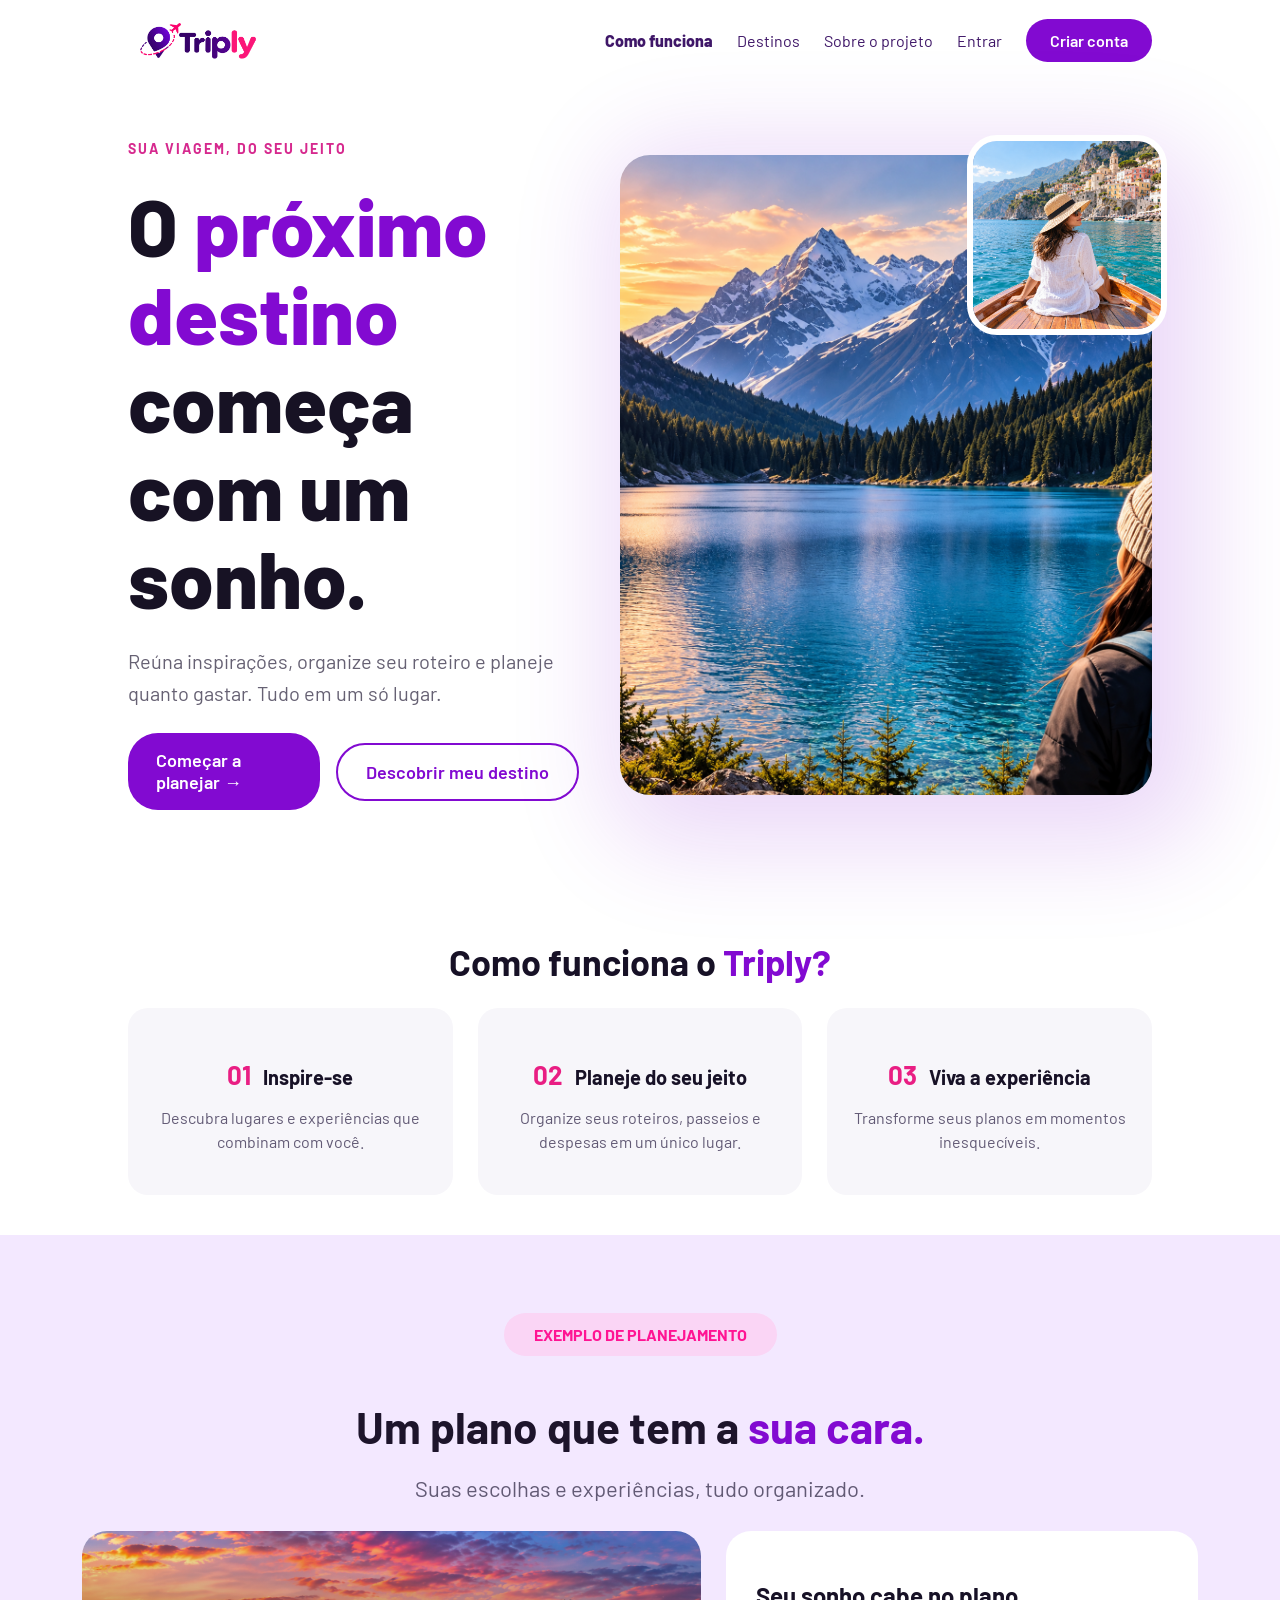
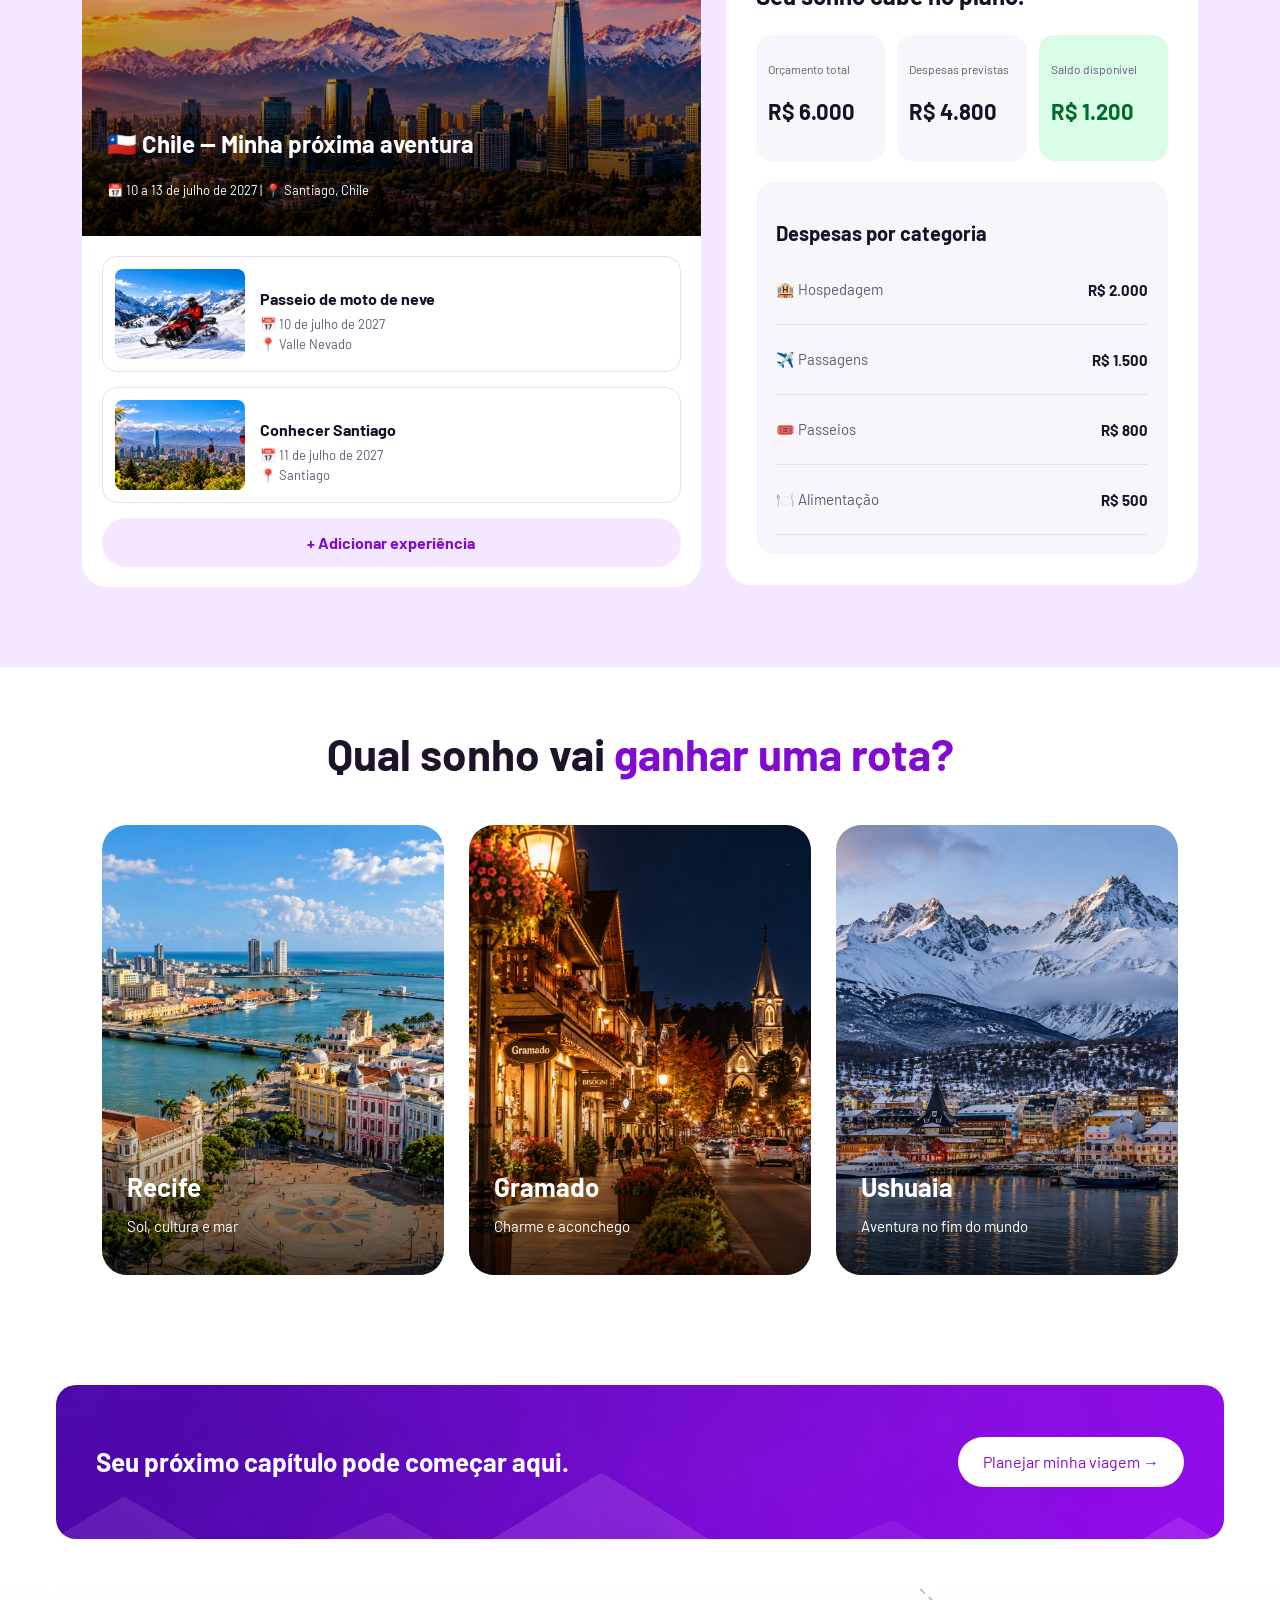
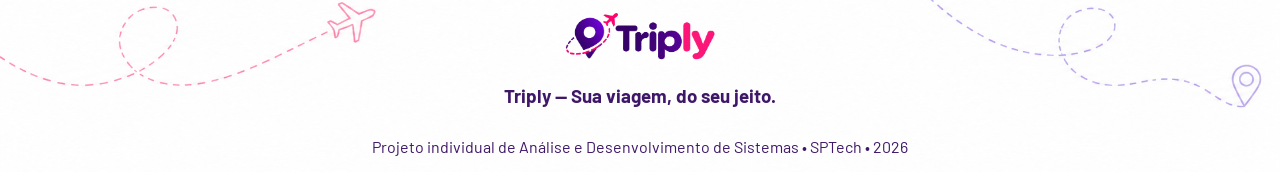
==== commit c82e239d: "refactor: remove seção de quiz da página inicial" ====
--- a/public/index.html
+++ b/public/index.html
@@ -168,23 +168,6 @@
         </div>
       </div>
     </div>
-  </div>
-
-  <!-- Quiz de destinos -->
-  <div class="quiz-home">
-    <div class="quiz-textos">
-      <h3>DESCUBRA SEU ESTILO DE VIAGEM</h3>
-      <h1>Ainda não sabe <span>para onde ir?</span></h1>
-      <p>
-        Seu próximo destino pode estar a algumas respostas de distância.
-        Descubra lugares que combinam com você.
-      </p>
-      <h4>✨ 5 perguntas | Recomendações personalizadas</h4>
-    </div>
-    <div class="quiz-imagem">
-      <img src="./assets/imgs/quiz-home.png" alt="Exemplo do quiz de destinos do Triply">
-    </div>
-
   </div>
 
   <!-- Destinos/rota-->
--- a/public/css/estilo.css
+++ b/public/css/estilo.css
@@ -546,58 +546,6 @@
   padding: 12px 25px;
 }
 
-/* Quiz de destinos */
-
-.quiz-home {
-  display: flex;
-  align-items: center;
-  justify-content: center;
-  gap: 40px;
-  padding: 40px 8%;
-  background-color: white;
-}
-
-.quiz-textos {
-  width: 45%;
-}
-
-.quiz-textos h3 {
-  color: #FF1493;
-  font-size: 16px;
-}
-
-.quiz-textos h1 {
-  color: #1D142B;
-  font-size: 52px;
-  line-height: 1.1;
-}
-
-.quiz-textos h1 span {
-  color: #820AD1;
-}
-
-.quiz-textos p {
-  color: #625A75;
-  font-size: 22px;
-  line-height: 1.4;
-}
-
-.quiz-textos h4 {
-  display: inline-block;
-  background-color: #F3E8FF;
-  color: #A020F0;
-  padding: 15px;
-  border-radius: 20px;
-}
-
-.quiz-imagem {
-  width: 55%;
-}
-
-.quiz-imagem img {
-  width: 100%;
-}
-
 /* Destinos da Home */
 
 .destinos-home {
@@ -1118,9 +1066,1107 @@
   text-decoration: underline;
 }
 
-/* RODAPÉ DO CADASTRO */
+.pagina-cadastro .campo span[id] {
+  color: #E53935;
+  font-size: 13px;
+  font-weight: normal;
+}
 
 .pagina-cadastro .footer {
   height: auto;
   padding: 16px 0;
+}
+
+
+/* Minhas viagens */
+
+body.minhas-viagens {
+  margin: 0;
+  padding: 0;
+}
+
+.pagina-viagens {
+  display: flex;
+  min-height: 100vh;
+  background-color: #F8F6FC;
+}
+
+.menu-lateral {
+  width: 250px;
+  /* Faz o menu ocupar exatamente a altura da tela.*/
+  height: 100vh;
+  background-color: white;
+  padding: 30px 20px;
+  box-sizing: border-box;
+  display: flex;
+  flex-direction: column;
+  /* faz a logo e os links ficarem na parte de cima, e o "sair" ficar embaixo */
+  justify-content: space-between;
+  /* O menu aparece mesmo quando rola a pagina*/
+  position: sticky;
+  /* deixa o menu preso no todo da tela*/
+  top: 0;
+}
+
+/* Dashboard geral */
+.dashboard-geral {
+  width: 100%;
+  margin-top: 35px;
+}
+
+/* Organização das KPIs */
+.kpis-viagens {
+  display: flex;
+  gap: 20px;
+  width: 100%;
+}
+
+/* Estilo geral das KPIs */
+.kpi-viagem {
+  flex: 1;
+  padding: 20px;
+  border-radius: 16px;
+  border: 1px solid;
+}
+
+/* Título */
+.kpi-viagem p {
+  font-size: 15px;
+  margin-bottom: 25px;
+}
+
+/* Valor principal */
+.kpi-viagem h2 {
+  font-size: 36px;
+  margin-bottom: 5px;
+}
+
+/* Descrição */
+.kpi-viagem span {
+  font-size: 12px;
+  color: #625A75;
+}
+
+/* KPI roxa */
+.kpi-roxa {
+  background-color: #F5EDFF;
+  border-color: #820AD1;
+  color: #820AD1;
+}
+
+/* KPI rosa */
+.kpi-rosa {
+  background-color: #FFF0F8;
+  border-color: #D6298E;
+  color: #D6298E;
+}
+
+/* KPI azul */
+.kpi-azul {
+  background-color: #EDF3FF;
+  border-color: #3465D9;
+  color: #3465D9;
+}
+
+/* KPI verde */
+.kpi-verde {
+  background-color: #EAFBF4;
+  border-color: #178269;
+  color: #178269;
+}
+
+/* Gráficos da dashboard */
+.graficos-viagens {
+  display: flex;
+  gap: 20px;
+  width: 100%;
+  margin-top: 30px;
+}
+
+/* Card do gráfico */
+.card-grafico {
+  flex: 1;
+  min-width: 0;
+  background-color: white;
+  border: 1px solid #E8DDF5;
+  border-radius: 16px;
+  padding: 25px;
+}
+
+/* Título do gráfico */
+.card-grafico h3 {
+  color: #1D142B;
+  font-size: 20px;
+  margin-bottom: 8px;
+}
+
+/* Descrição do gráfico */
+.card-grafico p {
+  color: #625A75;
+  font-size: 14px;
+  margin-bottom: 20px;
+}
+
+/* Mensagem do gráfico de preparativos */
+.aviso-grafico {
+  display: block;
+  color: #625A75;
+  font-size: 14px;
+  text-align: center;
+  margin-top: 30px;
+}
+
+/* Lista de viagens */
+.lista-viagens {
+  display: flex;
+  flex-wrap: wrap;
+  gap: 25px;
+  margin-top: 40px;
+}
+
+/* Card de viagem */
+.card-viagem {
+  background-color: white;
+  border: 1px solid #E8DDF5;
+  border-radius: 16px;
+  padding: 25px;
+  width: 300px;
+  cursor: pointer;
+}
+
+/* Nome da viagem */
+.card-viagem h3 {
+  color: #1D142B;
+  font-size: 22px;
+  margin-bottom: 15px;
+}
+
+/* Informações da viagem */
+.card-viagem p {
+  color: #625A75;
+  font-size: 15px;
+  margin-bottom: 10px;
+}
+
+/* Orçamento */
+.orcamento-viagem {
+  border-top: 1px solid #E8DDF5;
+  margin-top: 20px;
+  padding-top: 15px;
+}
+
+.orcamento-viagem span {
+  color: #625A75;
+  font-size: 13px;
+}
+
+.orcamento-viagem h4 {
+  color: #1D142B;
+  font-size: 22px;
+  margin-top: 8px;
+}
+
+/* Links do menu */
+.menu {
+  display: flex;
+  flex-direction: column;
+  gap: 15px;
+}
+
+.menu .logo {
+  margin-bottom: 35px;
+}
+
+.menu .logo img {
+  width: 130px;
+}
+
+.menu a {
+  /* text-decoration: none: remove o sublinhado */
+  text-decoration: none;
+  color: #5E566A;
+  font-size: 15px;
+  padding: 12px 15px;
+  border-radius: 10px;
+}
+
+.menu a:hover {
+  background-color: #F0E8FA;
+  color: #7142B7;
+}
+
+.menu .ativo {
+  background-color: #7142B7;
+  color: white;
+}
+
+.sair-menu {
+  text-decoration: none;
+  color: #5E566A;
+  font-size: 15px;
+  padding: 12px 15px;
+  border-radius: 10px;
+}
+
+.sair-menu:hover {
+  background-color: #F0E8FA;
+  color: #7142B7;
+}
+
+/* Conteúdo principal */
+.pagina-nova-viagem .conteudo-viagens {
+  padding: 40px;
+  min-width: 0;
+}
+
+/* Área principal da página Adicionar Viagem */
+.pagina-nova-viagem .area-nova-viagem {
+  display: flex;
+  /*coloca pra o card de selecionar imagem ficar do mesmo tamanho/altura do formulario do lado */
+  align-items: stretch;
+  gap: 25px;
+}
+
+/* Área de seleção das imagens */
+.pagina-nova-viagem .imagens-viagem {
+  width: 35%;
+  background-color: white;
+  padding: 25px;
+  border-radius: 18px;
+  border: 1px solid #EAE4F0;
+  display: flex;
+  flex-direction: column;
+}
+
+/* Título da seleção de imagens */
+.imagens-viagem h3 {
+  color: #820AD1;
+  font-size: 20px;
+  margin-bottom: 10px;
+}
+
+/* Descrição */
+.imagens-viagem p {
+  color: #625A75;
+  font-size: 14px;
+  margin-bottom: 20px;
+}
+
+/* Galeria de imagens */
+.opcoes-imagens {
+  display: flex;
+  /* coloca pra passar para a próxima linha quando não houver espaço suficiente */
+  flex-wrap: wrap;
+  gap: 12px;
+  align-content: flex-start;
+  padding-right: 8px;
+  /* Limita a altura da galeria */
+  height: 550px;
+  /* Permite rolar as imagens dentro da galeria */
+  overflow-y: auto;
+}
+
+/* Esconde o círculo do radio */
+.opcoes-imagens input {
+  display: none;
+}
+
+/* Imagem selecionada fica com a borda roxa */
+.opcoes-imagens input:checked+img {
+  border: 3px solid #820AD1;
+}
+
+/* Destaque ao passar o mouse */
+.opcoes-imagens img:hover {
+  border-color: #D8B4F0;
+}
+
+/* Cada opção de imagem */
+.opcoes-imagens label {
+  width: 47%;
+  cursor: pointer;
+}
+
+/* Fotografias */
+.opcoes-imagens img {
+  width: 100%;
+  height: 110px;
+  object-fit: cover;
+  border-radius: 10px;
+  border: 3px solid transparent;
+}
+
+/* Formulário de cadastro */
+.pagina-nova-viagem .card-nova-viagem {
+  width: 65%;
+}
+
+.conteudo-viagens h6 {
+  color: #7142B7;
+  font-size: 13px;
+  letter-spacing: 2px;
+  margin-bottom: 15px;
+}
+
+.conteudo-viagens h1 {
+  color: #292333;
+  font-size: 36px;
+  margin-bottom: 15px;
+}
+
+.conteudo-viagens p {
+  color: #777080;
+  font-size: 16px;
+}
+
+.cabecalho-viagens {
+  display: flex;
+  justify-content: space-between;
+  align-items: center;
+  gap: 30px;
+}
+
+.botao-nova-viagem {
+  background-color: #8700D4;
+  color: white;
+  padding: 18px 30px;
+  border-radius: 12px;
+  text-decoration: none;
+  font-size: 18px;
+  font-weight: bold;
+  white-space: nowrap;
+}
+
+.botao-nova-viagem:hover {
+  background-color: #6900AA;
+}
+
+/* Formulário de nova viagem */
+.cabecalho-nova-viagem {
+  margin-bottom: 15px;
+}
+
+.cabecalho-nova-viagem a {
+  color: #820AD1;
+  text-decoration: none;
+  font-size: 14px;
+}
+
+.pagina-nova-viagem .conteudo-viagens {
+  padding: 25px 35px;
+}
+
+.pagina-viagens {
+  display: flex;
+  min-height: 100vh;
+  width: 100%;
+}
+
+.pagina-nova-viagem .conteudo-viagens {
+  flex: 1;
+  min-width: 0;
+  padding: 40px;
+  background-image: url('../assets/imgs/background-novaviagem.png');
+  background-size: cover;
+  background-position: center;
+  background-repeat: no-repeat;
+}
+
+/* Conteúdo principal da página Minhas Viagens */
+
+.minhas-viagens .conteudo-viagens {
+  flex: 1;
+  min-width: 0;
+  padding: 40px;
+}
+
+.area-nova-viagem {
+  display: flex;
+  gap: 25px;
+  align-items: stretch;
+}
+
+.imagem-nova-viagem {
+  width: 350px;
+  flex-shrink: 0;
+}
+
+.imagem-nova-viagem img {
+  width: 100%;
+  height: 100%;
+  object-fit: cover;
+  border-radius: 20px;
+  display: block;
+}
+
+.card-nova-viagem {
+  flex: 1;
+  min-width: 0;
+  background-color: #FCFAFF;
+  padding: 25px;
+  border: 1px solid #E8DDF5;
+  border-radius: 20px;
+  box-sizing: border-box;
+}
+
+.card-nova-viagem h2 {
+  color: #820AD1;
+  font-size: 22px;
+  margin-bottom: 5px;
+}
+
+.card-nova-viagem p {
+  color: #777080;
+  font-size: 14px;
+  margin-bottom: 12px;
+}
+
+.card-nova-viagem {
+  flex: 1;
+  min-width: 0;
+  background-color: #FCFAFF;
+  padding: 20px 25px;
+  border: 1px solid #E8DDF5;
+  border-radius: 20px;
+  box-sizing: border-box;
+}
+
+/* Formulário */
+.formulario-viagem {
+  display: flex;
+  flex-direction: column;
+  gap: 6px;
+}
+
+.campo-viagem {
+  display: flex;
+  flex-direction: column;
+  flex: 1;
+  gap: 4px;
+  min-width: 0;
+}
+
+.linha-viagem {
+  display: flex;
+  gap: 15px;
+}
+
+.campo-viagem label {
+  font-size: 14px;
+  color: #1D142B;
+  font-weight: bold;
+}
+
+.campo-viagem input,
+.campo-viagem select,
+.campo-viagem textarea {
+  width: 100%;
+  padding: 12px;
+  border: 1px solid #DCCBEF;
+  border-radius: 10px;
+  font-size: 14px;
+  box-sizing: border-box;
+  font-family: Arial;
+  background-color: white;
+}
+
+.campo-viagem input,
+.campo-viagem select {
+  height: 40px;
+}
+
+.campo-viagem textarea {
+  height: 55px;
+  resize: none;
+}
+
+.campo-viagem textarea {
+  height: 80px;
+  resize: none;
+}
+
+.campo-viagem input,
+.campo-viagem select {
+  height: 48px;
+}
+
+.campo-viagem input:focus,
+.campo-viagem select:focus,
+.campo-viagem textarea:focus {
+  outline: none;
+  border-color: #820AD1;
+}
+
+.botoes-viagem {
+  display: flex;
+  justify-content: flex-end;
+  gap: 15px;
+  margin-top: 10px;
+  padding-top: 12px;
+  border-top: 1px solid #E8DDF5;
+}
+
+.botoes-viagem a,
+.botoes-viagem button {
+  padding: 14px 25px;
+  border-radius: 10px;
+  font-size: 14px;
+  text-decoration: none;
+  cursor: pointer;
+}
+
+.botoes-viagem a {
+  background-color: white;
+  color: #820AD1;
+  border: 1px solid #820AD1;
+}
+
+.botoes-viagem button {
+  background-color: #820AD1;
+  color: white;
+  border: none;
+}
+
+.pagina-nova-viagem .campo-viagem span {
+  color: #D6298E;
+  font-size: 12px;
+  height: 16px;
+}
+
+/* Página Minha Viagem */
+.minha-viagem .conteudo-viagens {
+  flex: 1;
+  min-width: 0;
+  padding: 35px;
+}
+
+/* Link para voltar */
+.cabecalho-minha-viagem {
+  margin-bottom: 20px;
+}
+
+.cabecalho-minha-viagem a {
+  color: #820AD1;
+  text-decoration: none;
+  font-size: 14px;
+}
+
+/* Banner da viagem */
+.banner-minha-viagem {
+  position: relative;
+  height: 240px;
+  border-radius: 20px;
+  overflow: hidden;
+  background-color: #1D142B;
+}
+
+.banner-minha-viagem img {
+  width: 100%;
+  height: 100%;
+  object-fit: cover;
+}
+
+/* Informações sobre a imagem */
+.informacoes-banner {
+  position: absolute;
+  bottom: 0;
+  left: 0;
+  width: 100%;
+  padding: 25px;
+  color: white;
+  background: linear-gradient(transparent, rgba(0, 0, 0, 0.8));
+}
+
+/* Título e informações do banner */
+.informacoes-banner h1 {
+  color: white;
+}
+
+.detalhes-banner p {
+  color: white;
+}
+
+.informacoes-banner h1 {
+  font-size: 36px;
+  margin: 12px 0;
+}
+
+.detalhes-banner {
+  display: flex;
+  gap: 25px;
+}
+
+.cabecalho-card button {
+  /* isso faz com que o botao nao que quebre em duas linhas o nome no botao */
+  white-space: nowrap;
+}
+
+/* Status da viagem */
+#status_viagem {
+  background-color: #820AD1;
+  color: white;
+  padding: 8px 14px;
+  border-radius: 20px;
+  font-size: 13px;
+}
+
+/* Indicadores da viagem */
+.kpis-minha-viagem {
+  display: flex;
+  gap: 20px;
+  margin-top: 25px;
+}
+
+.kpi-individual {
+  flex: 1;
+  min-width: 0;
+  padding: 18px;
+  border-radius: 16px;
+  border: 1px solid;
+}
+
+.kpi-individual p {
+  font-size: 14px;
+  margin-bottom: 12px;
+}
+
+.kpi-individual h2 {
+  font-size: 30px;
+}
+
+/* Ícones de informação das KPIs */
+.kpi-individual p span {
+  cursor: help;
+  margin-left: 5px;
+  font-size: 14px;
+}
+
+/* Linhas da dashboard individual */
+.linha-minha-viagem {
+  display: flex;
+  gap: 20px;
+  margin-top: 25px;
+}
+
+/* Cards da dashboard individual */
+.card-minha-viagem {
+  flex: 1;
+  min-width: 0;
+  padding: 25px;
+  background-color: white;
+  border: 1px solid #EAE4F0;
+  border-radius: 16px;
+}
+
+.card-minha-viagem h2 {
+  color: #1D142B;
+  font-size: 20px;
+  margin-bottom: 10px;
+}
+
+.card-minha-viagem p {
+  color: #625A75;
+  font-size: 14px;
+  margin-bottom: 20px;
+}
+
+/* Gráfico de orçamento */
+.area-grafico-orcamento {
+  display: flex;
+  justify-content: center;
+  align-items: center;
+  width: 100%;
+  height: 280px;
+  margin: 24px 0;
+}
+
+/* Informações abaixo do gráfico */
+.progresso-orcamento {
+  margin-top: 20px;
+}
+
+.progresso-orcamento p {
+  margin-bottom: 10px;
+}
+
+/* tá com o # porque ta referenciando um ID e nao uma classe*/
+/* Barra de progresso do orçamento */
+#barra_orcamento {
+  width: 100%;
+  height: 18px;
+  /* accent faz com que a parte da barra que ficar preenchida vai ficar roxa*/
+  accent-color: #820AD1;
+}
+
+/* Orçamento próximo do limite (85% a 100%)*/
+#barra_orcamento.barra-orcamento-atencao {
+  accent-color: #F59E0B;
+}
+
+/* Orçamento ultrapassado (> 100%)*/
+#barra_orcamento.barra-orcamento-excedido {
+  accent-color: #D62828;
+}
+
+/* Mensagem de alerta */
+#alerta_orcamento {
+  margin-top: 10px;
+  font-size: 13px;
+}
+
+/* Mensagem quando o orçamento está próximo do limite (> 85% e < 100%)*/
+.alerta-orcamento-atencao {
+  color: #B86A12;
+}
+
+/* Mensagem quando o orçamento foi ultrapassado */
+.alerta-orcamento-excedido {
+  color: #D62828;
+  font-weight: bold;
+}
+
+/* Área do checklist */
+.area-checklist h3 {
+  font-size: 15px;
+  color: #820AD1;
+  margin-bottom: 10px;
+}
+
+/* Barra do checklist */
+#barra_checklist {
+  width: 100%;
+  height: 12px;
+  /* accent faz com que a parte da barra que ficar preenchida vai ficar roxa*/
+  accent-color: #820AD1;
+}
+
+/* Lista de tarefas */
+.lista-checklist {
+  margin-top: 25px;
+}
+
+/* Cada tarefa */
+.item-checklist {
+  display: flex;
+  align-items: center;
+  gap: 12px;
+  padding: 12px 0;
+  border-bottom: 1px solid #EAE4F0;
+}
+
+.item-checklist input {
+  /* quando for clicado o chacklist, vai ficar roxo*/
+  accent-color: #820AD1;
+}
+
+.item-checklist span {
+  color: #1D142B;
+  font-size: 14px;
+}
+
+/* Adicionar nova tarefa */
+.adicionar-tarefa {
+  display: flex;
+  gap: 10px;
+  margin-top: 25px;
+}
+
+.adicionar-tarefa input {
+  flex: 1;
+  min-width: 0;
+  padding: 12px;
+  border: 1px solid #EAE4F0;
+  border-radius: 8px;
+}
+
+/* Cabeçalho do card de despesas */
+.cabecalho-card {
+  display: flex;
+  justify-content: space-between;
+  align-items: center;
+  gap: 15px;
+  margin-bottom: 20px;
+}
+
+/* Botões da dashboard individual */
+.card-minha-viagem button {
+  background-color: #820AD1;
+  color: white;
+  border: none;
+  border-radius: 8px;
+  padding: 12px 15px;
+  cursor: pointer;
+}
+
+.card-minha-viagem button:hover {
+  background-color: #6908A8;
+}
+
+/* Formulário de despesas */
+.formulario-despesa {
+  display: flex;
+  flex-direction: column;
+  gap: 16px;
+  padding: 24px;
+  margin: 24px 0;
+  background-color: #F7F0FC;
+  border-radius: 14px;
+}
+
+/* Organização dos campos */
+.linha-campos-despesa {
+  display: flex;
+  flex-direction: row;
+  gap: 12px;
+}
+
+/* Campos do formulário */
+.linha-campos-despesa input,
+.linha-campos-despesa select {
+  flex: 1;
+  min-width: 0;
+  padding: 12px;
+  border: 1px solid #E8DFF0;
+  border-radius: 8px;
+  background-color: white;
+}
+
+/* Alinha o botão à direita */
+.botao-salvar-despesa {
+  display: flex;
+  justify-content: flex-end;
+}
+
+/* Primeira linha: descrição e categoria */
+.linha-campos-despesa:first-child input {
+  flex: 1.5;
+}
+
+.linha-campos-despesa:first-child select {
+  flex: 1;
+}
+
+/* Segunda linha: valores e status */
+.linha-campos-despesa:nth-child(2) input {
+  flex: 1.5;
+}
+
+.linha-campos-despesa:nth-child(2) select {
+  flex: 1;
+}
+
+/* Tabela de despesas */
+.tabela-despesas {
+  width: 100%;
+  border-collapse: collapse;
+}
+
+.tabela-despesas th,
+.tabela-despesas td {
+  padding: 12px;
+  text-align: left;
+  border-bottom: 1px solid #EAE4F0;
+  font-size: 13px;
+}
+
+.tabela-despesas th {
+  color: #625A75;
+  background-color: #F7F3FC;
+}
+
+.tabela-despesas td {
+  color: #1D142B;
+}
+
+/* Mensagem quando não existem despesas */
+.tabela-despesas td[colspan="5"] {
+  text-align: center;
+  color: #625A75;
+}
+
+/* Aparência das categorias e dos status */
+.tabela-despesas td span {
+  /*ao inves de preencher toda a linha, so preenche o que o texto ocupar */
+  display: inline-block;
+  padding: 6px 10px;
+  border-radius: 8px;
+  font-size: 12px;
+  font-weight: 600;
+}
+
+/* Categorias */
+/* Hospedagem - Roxo */
+.categoria-hospedagem {
+  background-color: #F0E4FF;
+  color: #820AD1;
+}
+
+/* Transporte - Rosa */
+.categoria-transporte {
+  background-color: #FCE4F1;
+  color: #B51F76;
+}
+
+/* Alimentação - Azul */
+.categoria-alimentacao {
+  background-color: #E2F0FF;
+  color: #2361A8;
+}
+
+/* Passeios - Verde */
+.categoria-passeios {
+  background-color: #DFF5EE;
+  color: #187D67;
+}
+
+/* Outros - Laranja */
+.categoria-outros {
+  background-color: #FFF0DF;
+  color: #A85B18;
+}
+
+/* Status */
+.status-prevista {
+  background-color: #F0E4FF;
+  color: #820AD1;
+}
+
+.status-paga {
+  background-color: #E1F5E5;
+  color: #237A3B;
+}
+
+/* Totais das despesas */
+.total-despesas {
+  display: flex;
+  justify-content: space-between;
+  margin-top: 25px;
+  background-color: #F5E9FC;
+  padding: 20px 24px;
+  border-radius: 12px;
+}
+
+.tabela-despesas tbody tr:hover {
+  background-color: #FAF6FD;
+}
+
+.total-despesas span {
+  font-size: 13px;
+  color: #625A75;
+}
+
+.total-despesas h3 {
+  color: #820AD1;
+  margin-top: 8px;
+}
+
+/* Lista de atividades do roteiro */
+.lista-roteiro {
+  background-color: #F7F0FC;
+  padding: 24px;
+  border-radius: 12px;
+  margin: 24px 0;
+  /*permite que a lista cresça so ate 400px de altura */
+  max-height: 400px;
+  /*coloca uma barra de rolagem pra o usuario scrollar quando ultrapassar dessa altura */
+  overflow-y: auto;
+}
+
+/* Cada atividade */
+.item-roteiro {
+  padding: 15px;
+  margin-bottom: 12px;
+  background-color: #F7F3FC;
+  border-radius: 10px;
+  border-left: 4px solid #820AD1;
+}
+
+.item-roteiro h3 {
+  font-size: 13px;
+  color: #820AD1;
+  margin-bottom: 8px;
+}
+
+.item-roteiro p {
+  font-size: 14px;
+  color: #1D142B;
+  margin-bottom: 0;
+}
+
+/* Adicionar atividade */
+.adicionar-roteiro {
+  display: flex;
+  gap: 10px;
+  margin-top: 25px;
+}
+
+/* Formulário do roteiro */
+.adicionar-roteiro {
+  display: flex;
+  flex-direction: column;
+  gap: 12px;
+  margin-top: 20px;
+}
+
+/* Campos do roteiro */
+.campos-roteiro {
+  /* deixa o nome e data lado a lado*/
+  display: flex;
+  gap: 12px;
+}
+
+.campos-roteiro input {
+  width: 50%;
+  min-width: 0;
+}
+
+/* Botão para adicionar atividade */
+.adicionar-roteiro button {
+  /*coloca so o botao pra a direita */
+  align-self: flex-end;
+}
+
+/* Card de cada dia */
+.dia-roteiro {
+  background-color: white;
+  border-radius: 12px;
+  margin-bottom: 12px;
+  overflow: hidden;
+}
+
+/* Cabeçalho com a data */
+.dia-roteiro h3 {
+  background-color: #F0E4FF;
+  color: #820AD1;
+  padding: 10px 14px;
+  margin: 0;
+  font-size: 14px;
+}
+
+/* Área das atividades */
+.atividades-do-dia {
+  padding: 4px 14px;
+}
+
+/* Cada atividade cadastrada */
+.atividade-roteiro {
+  padding: 8px 0;
+  border-bottom: 1px solid #EAE4F0;
+}
+
+/* Última atividade do dia */
+.atividade-roteiro:last-child {
+  border-bottom: none;
+}
+
+/* Alterna a cor dos cabeçalhos 
+Seleciona os cards que estao nas posicoes pares*/
+.dia-roteiro:nth-child(even) h3 {
+  background-color: #FCE4F1;
+  color: #B51F76;
+}
+
+/* Remove a borda da última atividade */
+.atividade-roteiro:last-child {
+  border-bottom: none;
 }
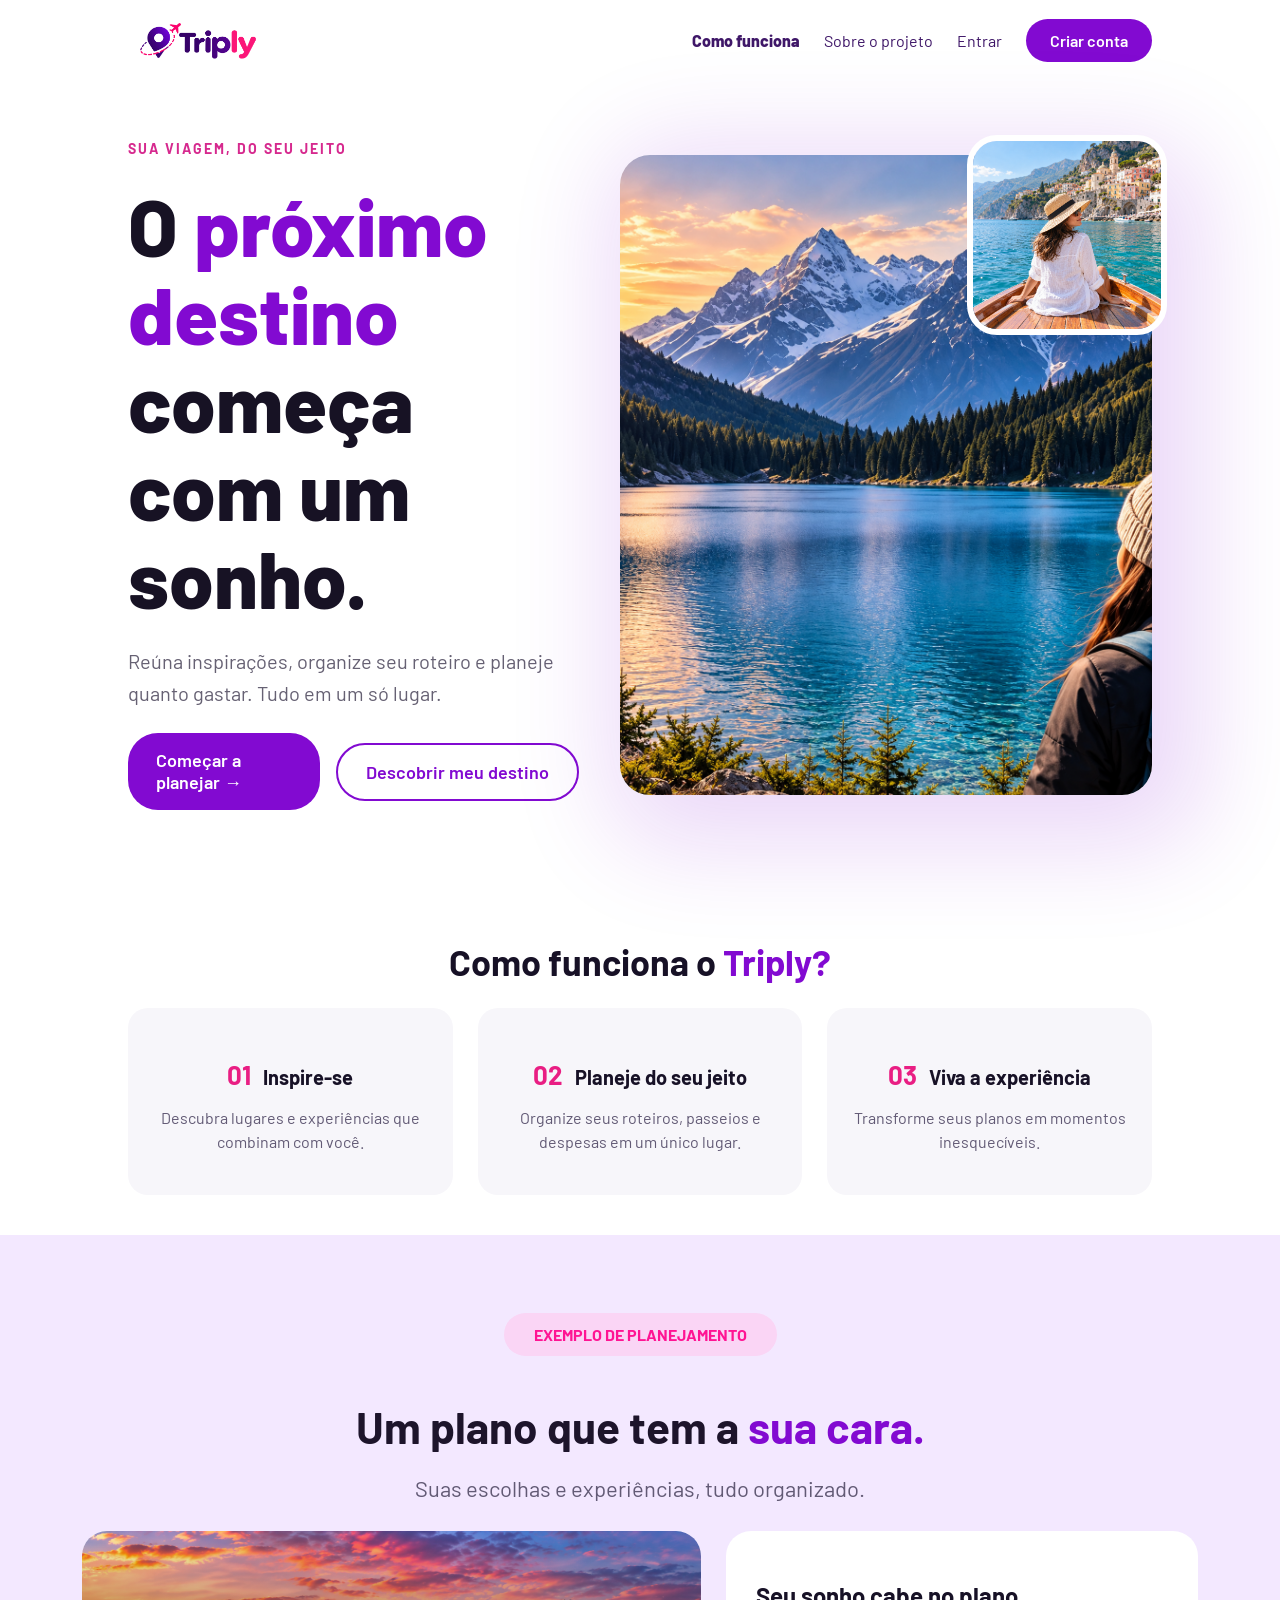
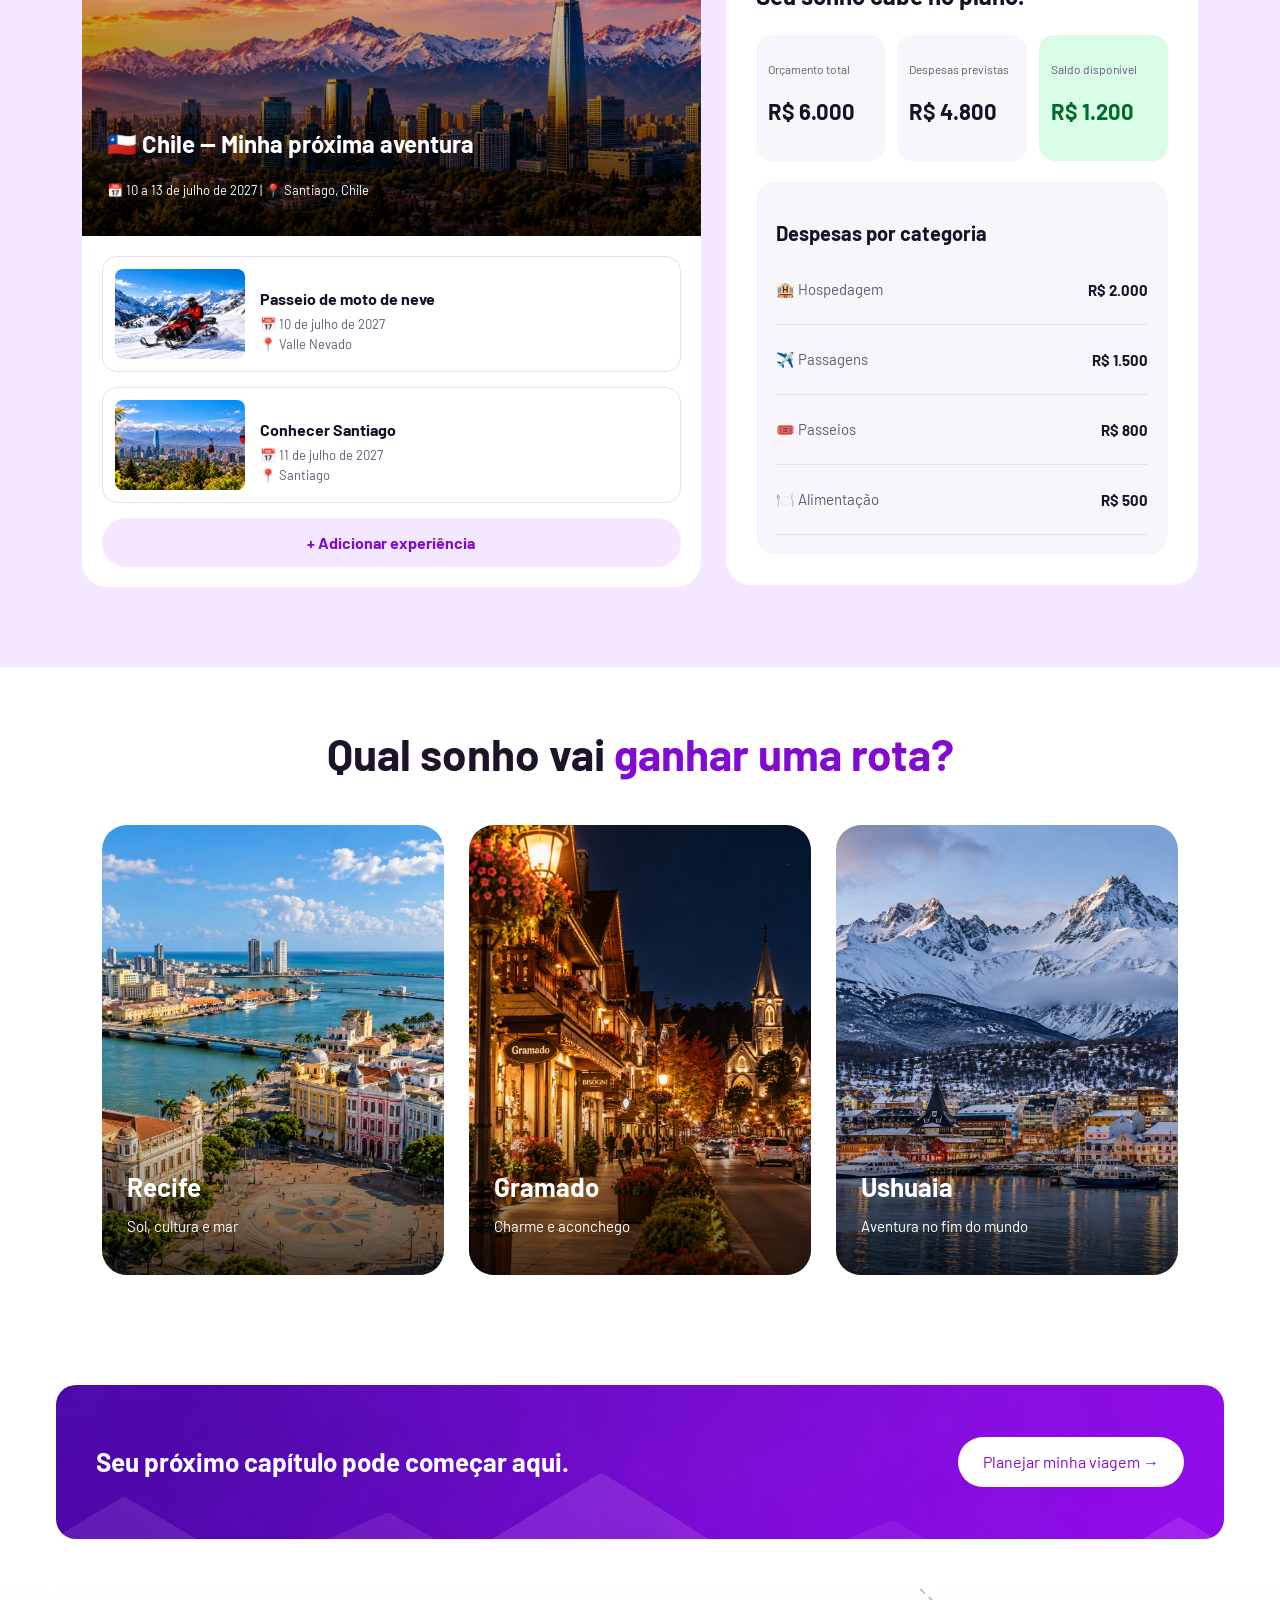
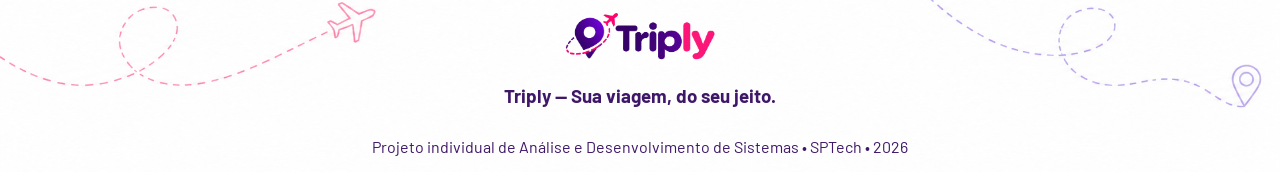
==== commit e232d2cb: "feat: adiciona pagina sobre o Triply e jornada pessoal" ====
--- a/public/index.html
+++ b/public/index.html
@@ -26,10 +26,7 @@
           <a href="#como-funciona">Como funciona</a>
         </li>
         <li>
-          <a href="#destinos">Destinos</a>
-        </li>
-        <li>
-          <a href="#sobre">Sobre o projeto</a>
+          <a href="sobre.html">Sobre o projeto</a>
         </li>
         <li>
           <a href="login.html">Entrar</a>
--- a/public/css/estilo.css
+++ b/public/css/estilo.css
@@ -2169,4 +2169,243 @@
 /* Remove a borda da última atividade */
 .atividade-roteiro:last-child {
   border-bottom: none;
+}
+
+/* PÁGINA SOBRE O TRIPLY */
+
+/* Banner */
+.pagina-sobre .banner-sobre {
+  /*coloca o texto e a imagem um do lado do outro */
+  display: flex;
+  align-items: center;
+  justify-content: space-between;
+  gap: 60px;
+  padding: 80px 8%;
+  background-color: white;
+}
+
+/* Parte escrita do banner */
+.pagina-sobre .texto-banner-sobre {
+  width: 50%;
+}
+
+/* Subtítulo */
+.pagina-sobre .subtitulo-sobre {
+  color: #E91E83;
+  font-size: 14px;
+  font-weight: bold;
+  margin-bottom: 20px;
+}
+
+/* Título */
+.pagina-sobre .texto-banner-sobre h1 {
+  font-size: 55px;
+  color: #1D142B;
+  margin-bottom: 24px;
+}
+
+/* Destaque rosa */
+.pagina-sobre .texto-banner-sobre h1 span {
+  color: #E91E83;
+}
+
+/* Texto de apresentação */
+.pagina-sobre .texto-banner-sobre p {
+  line-height: 1.7;
+  color: #625A75;
+}
+
+/* Imagem */
+.pagina-sobre .imagem-banner-sobre {
+  width: 50%;
+}
+
+.pagina-sobre .imagem-banner-sobre img {
+  width: 100%;
+  height: 330px;
+  /*faz a imagem preencher seu espaço sem ficar distorcida*/
+  object-fit: cover;
+  /*deixa o recorte da imagem centralizado*/
+  object-position: center;
+  border-radius: 20px;
+}
+
+/* Linha do tempo da página Sobre */
+.pagina-sobre .linha-tempo-sobre {
+  width: 84%;
+  margin: 0 auto;
+  position: relative;
+}
+
+/* Organização de cada etapa */
+.pagina-sobre .etapa-sobre {
+  display: flex;
+  align-items: center;
+  /*distribui o espaço disponivel entre os itens */
+  justify-content: space-between;
+  gap: 20px;
+  margin-bottom: 50px;
+}
+
+/* Card com os textos */
+.pagina-sobre .card-texto-sobre {
+  width: 44%;
+  box-sizing: border-box;
+  padding: 30px;
+  border: 1px solid #F8D7E7;
+  border-radius: 20px;
+  background-color: white;
+}
+
+/* Título do card */
+.pagina-sobre .card-texto-sobre h2 {
+  color: #E91E83;
+  font-size: 24px;
+  margin-bottom: 16px;
+}
+
+/* Parágrafos do card */
+.pagina-sobre .card-texto-sobre p {
+  color: #625A75;
+  line-height: 1.6;
+  margin-bottom: 12px;
+}
+
+/* Número da etapa */
+.pagina-sobre .numero-etapa {
+  width: 45px;
+  height: 45px;
+  border: 2px solid #E91E83;
+  border-radius: 50%;
+  color: #E91E83;
+  background-color: white;
+  position: relative;
+  /*coloca os circulos da numeracao da pagina sobre (linha do tempo) na frente da linha do tempo */
+  z-index: 1;
+  display: flex;
+  align-items: center;
+  justify-content: center;
+  /*impede que o curculo da etapa fique menor caso o espaço disponivel seja reduzido*/
+  flex-shrink: 0;
+  font-weight: bold;
+}
+
+/* Card da imagem */
+.pagina-sobre .card-imagem-sobre {
+  width: 44%;
+  box-sizing: border-box;
+}
+
+/* Fotografia */
+.pagina-sobre .card-imagem-sobre img {
+  width: 100%;
+  height: 250px;
+  object-fit: cover;
+  border-radius: 20px;
+}
+
+/* Linha vertical rosa */
+.pagina-sobre .linha-vertical-sobre {
+  position: absolute;
+  width: 2px;
+  height: 100%;
+  background-color: #F8A5CD;
+  /*coloca a borda da esquerda da linha na posição da metade*/
+  left: 50%;
+  /*move a linha 1px pra esquerda em metade da propria largura da linha*/
+  transform: translateX(-50%);
+}
+
+/* Seção de gratidão */
+.pagina-sobre .gratidao-sobre {
+  padding: 60px 8%;
+  text-align: center;
+  background-color: white;
+}
+
+/* Subtítulo */
+.pagina-sobre .subtitulo-gratidao {
+  color: #E91E83;
+  font-size: 14px;
+  font-weight: bold;
+  margin-bottom: 12px;
+}
+
+/* Título */
+.pagina-sobre .gratidao-sobre h2 {
+  color: #E91E83;
+  font-size: 36px;
+  margin-bottom: 20px;
+}
+
+/* Texto de apresentação */
+.pagina-sobre .texto-gratidao {
+  color: #625A75;
+  line-height: 1.6;
+  margin-bottom: 40px;
+}
+
+/* Álbum de fotografias */
+.pagina-sobre .album-gratidao {
+  display: flex;
+  /*quando ve que nao cabe na "linha", coloca a proxima foto na linha seguinte*/
+  flex-wrap: wrap;
+  justify-content: center;
+  gap: 30px;
+}
+
+/* Card de cada fotografia */
+.pagina-sobre .foto-gratidao {
+  width: 250px;
+  padding: 12px;
+  background-color: white;
+  border: 1px solid #F8D7E7;
+  border-radius: 12px;
+}
+
+/* Fotografias */
+.pagina-sobre .foto-gratidao img {
+  width: 100%;
+  height: 220px;
+  object-fit: cover;
+  border-radius: 8px;
+}
+
+/* Legendas */
+.pagina-sobre .foto-gratidao p {
+  color: #1D142B;
+  font-weight: bold;
+  margin-top: 14px;
+}
+
+/* Seção sobre o futuro */
+.pagina-sobre .futuro-sobre {
+  width: 84%;
+  margin: 60px auto;
+  padding: 50px;
+  background-color: #FFF5FA;
+  border-radius: 20px;
+  text-align: center;
+}
+
+/* Subtítulo */
+.pagina-sobre .subtitulo-futuro {
+  color: #E91E83;
+  font-size: 14px;
+  font-weight: bold;
+  margin-bottom: 15px;
+}
+
+/* Título */
+.pagina-sobre .futuro-sobre h2 {
+  color: #1D142B;
+  font-size: 36px;
+  margin-bottom: 25px;
+}
+
+/* Textos */
+.pagina-sobre .futuro-sobre p {
+  line-height: 1.7;
+  color: #625A75;
+  margin-bottom: 15px;
 }
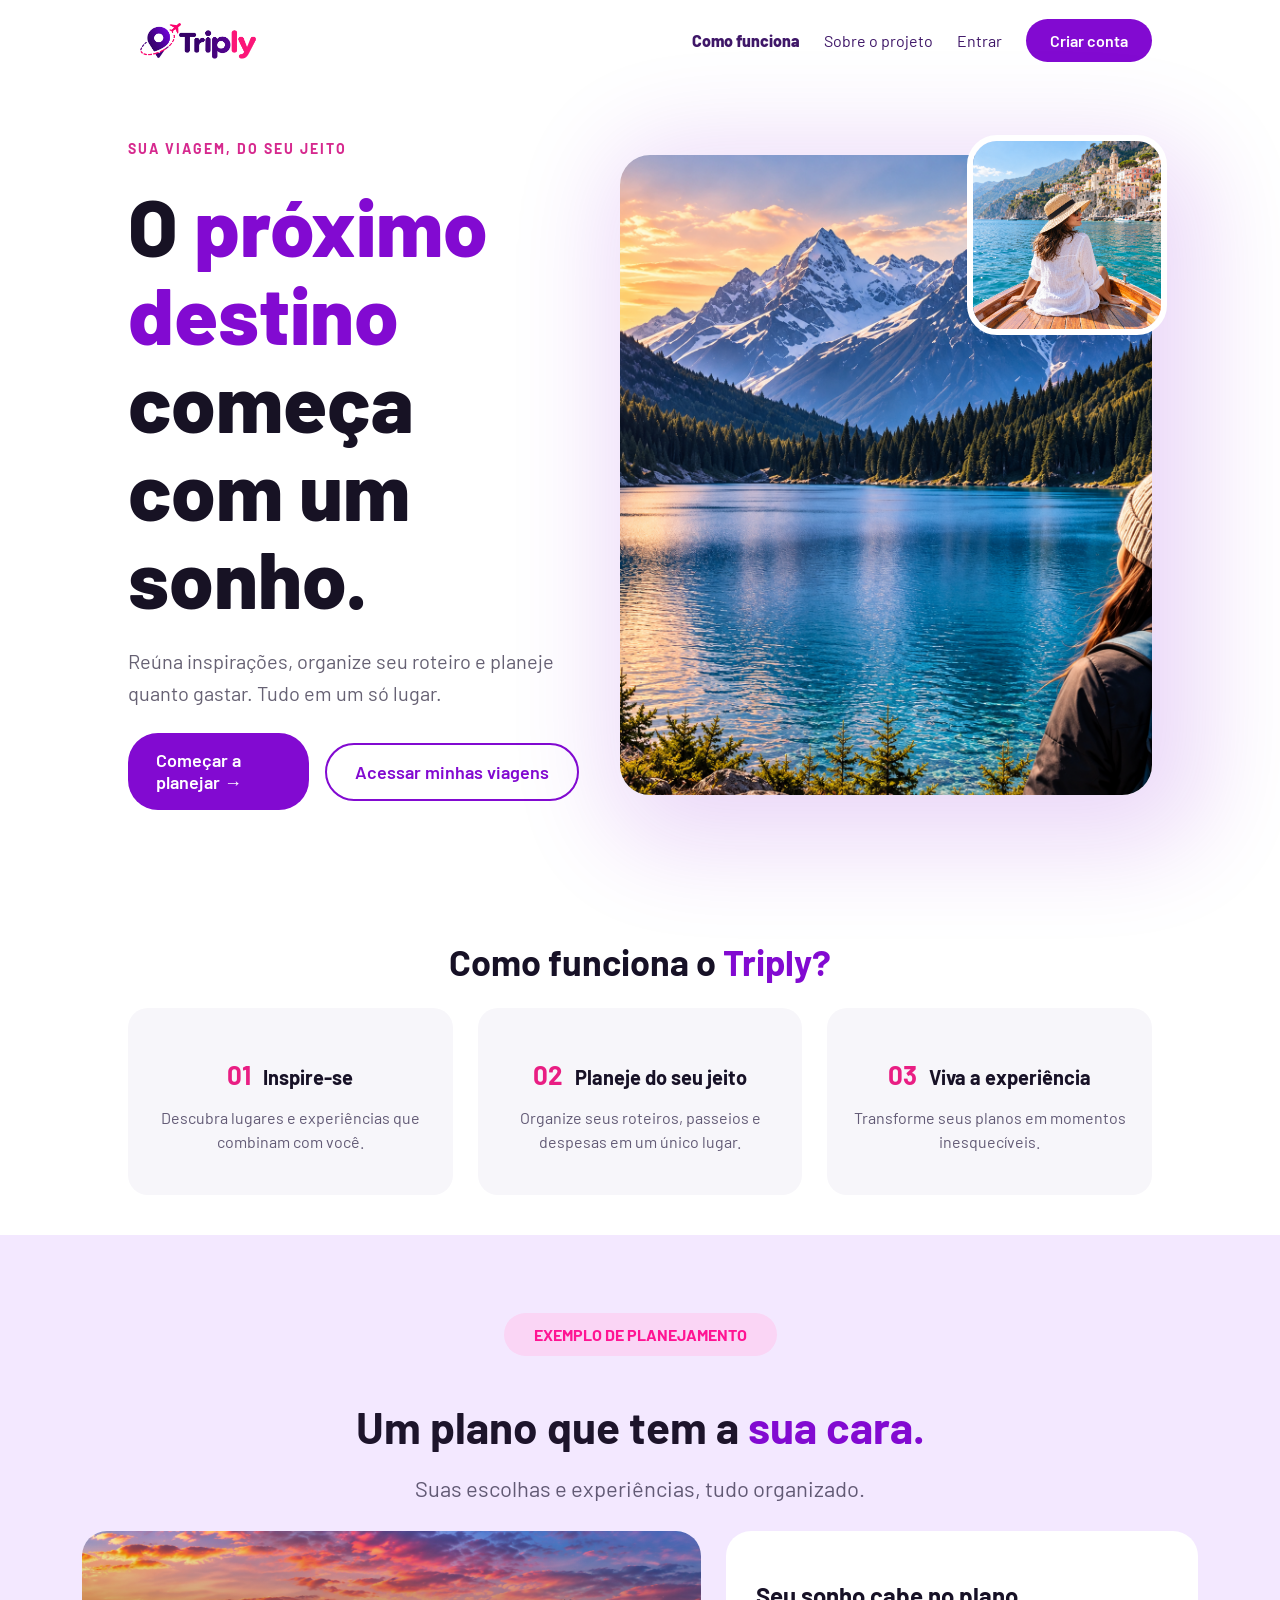
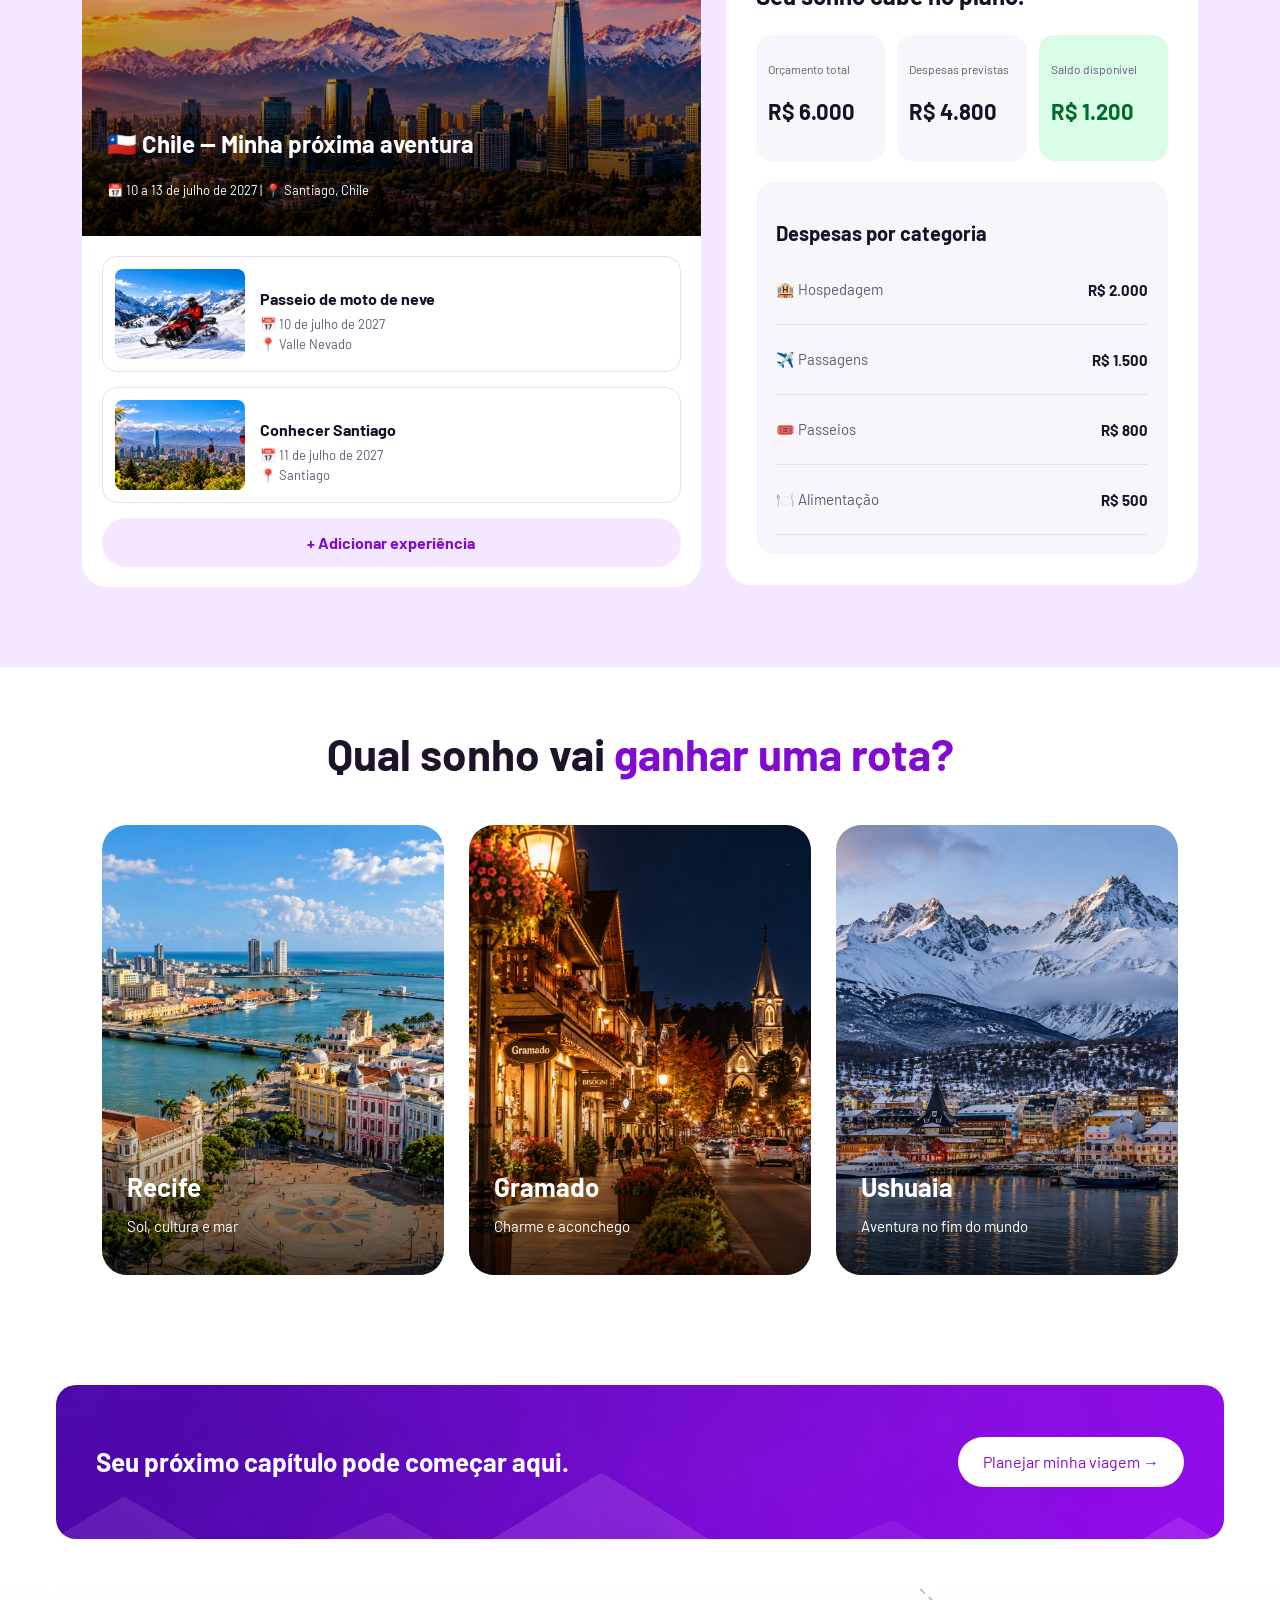
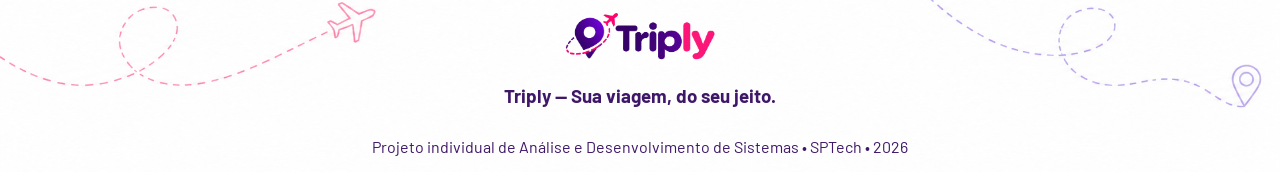
==== commit f11cbd5e: "fix: corrige e padroniza os redirecionamentos entre páginas" ====
--- a/public/index.html
+++ b/public/index.html
@@ -53,7 +53,7 @@
 
         <div class="banner-botoes">
           <a href="cadastro.html" class="botao1-banner">Começar a planejar →</a>
-          <a href="destinos" class="botao2-banner">Descobrir meu destino</a>
+          <a href="login.html" class="botao2-banner">Acessar minhas viagens</a>
         </div>
       </div>
 
@@ -65,7 +65,7 @@
   </div>
 
   <!--Passo a passo-->
-  <div class="social">
+  <div class="social" id="como-funciona">
     <div class="container">
       <h2>Como funciona o <span>Triply?</span></h2>
       <div class="boxes">
--- a/public/css/estilo.css
+++ b/public/css/estilo.css
@@ -484,6 +484,21 @@
   color: #820AD1;
 }
 
+/* Diferença entre o valor previsto e realizado - estilizar de acordo com o resultado (positivo ou negativo)*/
+.tabela-despesas td.diferenca-positiva {
+  color: #198754;
+  font-weight: 600;
+}
+
+.tabela-despesas td.diferenca-negativa {
+  color: #DC3545;
+  font-weight: 600;
+}
+
+.diferenca-neutra {
+  color: #625A75;
+}
+
 .financeiro-indicadores {
   display: flex;
   gap: 12px;
@@ -1843,6 +1858,10 @@
 /* Lista de tarefas */
 .lista-checklist {
   margin-top: 25px;
+  /*coloca essa como sendo a altura maxima*/
+  max-height: 280px;
+  /* coloca uma barra de rolagem vertical quando as tarefas ultrapassarem essa altura */
+  overflow-y: auto;
 }
 
 /* Cada tarefa */
@@ -1854,14 +1873,39 @@
   border-bottom: 1px solid #EAE4F0;
 }
 
-.item-checklist input {
-  /* quando for clicado o chacklist, vai ficar roxo*/
-  accent-color: #820AD1;
+/* Botão para excluir uma tarefa */
+.item-checklist .botao-excluir-tarefa {
+  background-color: transparent;
+  border: none;
+  padding: 0;
+  margin-left: auto;
+  cursor: pointer;
+}
+
+/* Imagem da lixeira */
+.item-checklist .botao-excluir-tarefa img {
+  width: 24px;
+  height: 24px;
+}
+
+/* Efeito ao passar o mouse */
+.item-checklist .botao-excluir-tarefa:hover {
+  opacity: 0.7;
+}
+
+/* Efeito ao passar o mouse sobre a lixeira */
+.item-checklist .botao-excluir-tarefa:hover {
+  background-color: transparent;
+  opacity: 0.6;
 }
 
 .item-checklist span {
   color: #1D142B;
   font-size: 14px;
+}
+
+.item-checklist input {
+  accent-color: #820AD1;
 }
 
 /* Adicionar nova tarefa */
@@ -1961,9 +2005,16 @@
   border-collapse: collapse;
 }
 
+/* Rolagem da tabela de despesas */
+.rolagem-despesas {
+  /*altura maxima de 300 px, se passar disso, o usuario precisa "scrollar"*/
+  max-height: 300px;
+  overflow-y: auto;
+}
+
 .tabela-despesas th,
 .tabela-despesas td {
-  padding: 12px;
+  padding: 12px 6px;
   text-align: left;
   border-bottom: 1px solid #EAE4F0;
   font-size: 13px;
@@ -1979,7 +2030,7 @@
 }
 
 /* Mensagem quando não existem despesas */
-.tabela-despesas td[colspan="5"] {
+.tabela-despesas td[colspan="6"] {
   text-align: center;
   color: #625A75;
 }
@@ -2066,8 +2117,8 @@
   padding: 24px;
   border-radius: 12px;
   margin: 24px 0;
-  /*permite que a lista cresça so ate 400px de altura */
-  max-height: 400px;
+  /*permite que a lista cresça so ate 500px de altura */
+  max-height: 500px;
   /*coloca uma barra de rolagem pra o usuario scrollar quando ultrapassar dessa altura */
   overflow-y: auto;
 }
@@ -2152,6 +2203,13 @@
 .atividade-roteiro {
   padding: 8px 0;
   border-bottom: 1px solid #EAE4F0;
+  transition: background-color 0.2s;
+}
+
+/* Destaque quando o mouse passa sobre uma atividade */
+.atividade-roteiro:hover {
+  background-color: #FAF5FF;
+  border-radius: 8px;
 }
 
 /* Última atividade do dia */
